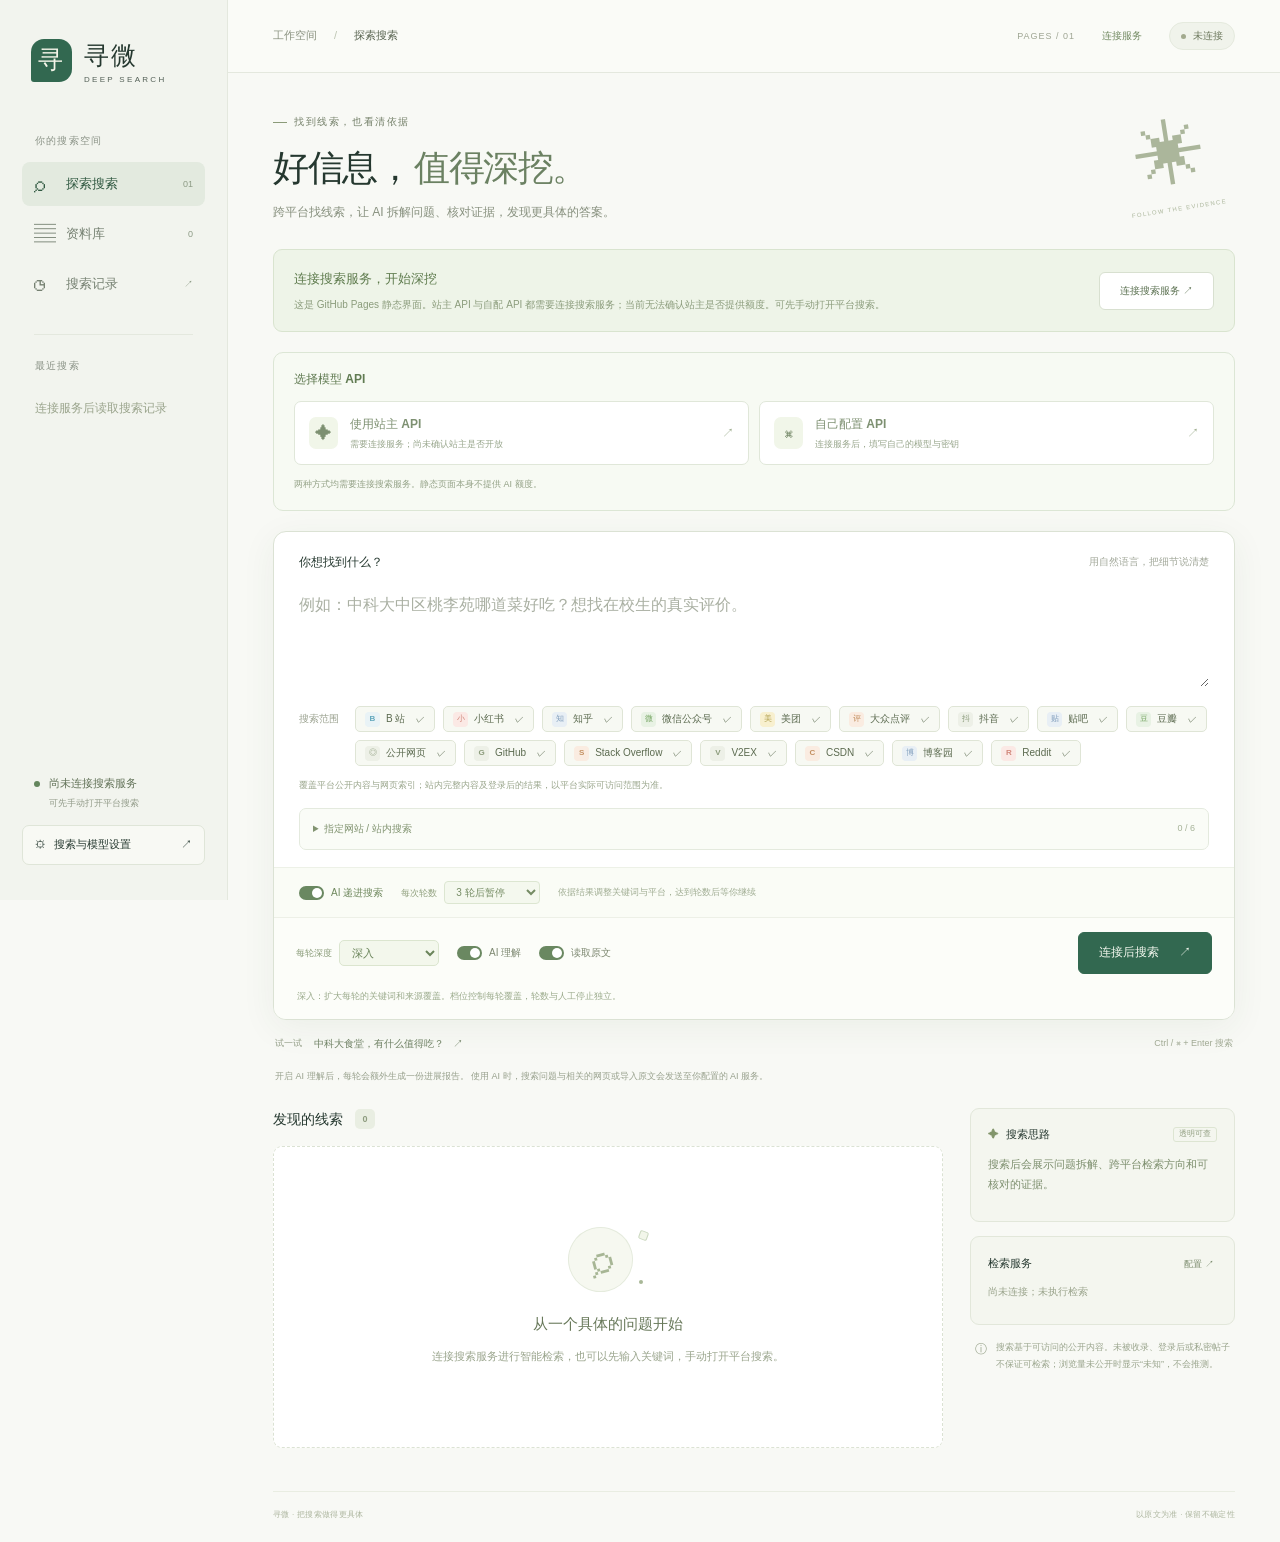
==== docs/index.html @ a4e12c32 "Publish Pages frontend with isolated custom and shared AI sessions" ====
<!doctype html>
<html lang="zh-CN">
<head>
  <meta charset="UTF-8">
  <meta name="viewport" content="width=device-width,initial-scale=1">
  <meta name="color-scheme" content="light">
  <meta http-equiv="Content-Security-Policy" content="default-src 'self'; script-src 'self'; style-src 'self'; img-src 'self' data:; connect-src 'self' https: http://localhost:* http://127.0.0.1:*; object-src 'none'; base-uri 'self'; form-action 'self'">
  <title>寻微 · 智能搜索工作台</title>
  <link rel="icon" type="image/svg+xml" href="data:image/svg+xml,%3Csvg xmlns='http://www.w3.org/2000/svg' viewBox='0 0 40 40'%3E%3Crect width='40' height='40' rx='10' fill='%23346450'/%3E%3Ccircle cx='17' cy='17' r='8' fill='none' stroke='%23f5f8ef' stroke-width='2'/%3E%3Cpath d='m23 23 8 8' stroke='%23f5f8ef' stroke-width='2'/%3E%3C/svg%3E">
  <link rel="stylesheet" href="./styles.css">
</head>
<body>
<a class="skip-link" href="#main">跳到主要内容</a>
<aside class="sidebar">
  <a class="brand" href="./" aria-label="寻微首页"><span class="brand-mark">寻</span><span>寻微<small>DEEP SEARCH</small></span></a>
  <div class="space-label">你的搜索空间</div>
  <nav class="navigation" aria-label="主要导航">
    <button class="nav-item active" data-view="search"><span aria-hidden="true">⌕</span>探索搜索<kbd>01</kbd></button>
    <button class="nav-item" data-view="library"><span aria-hidden="true">▤</span>本地资料库<kbd id="library-count">—</kbd></button>
    <button class="nav-item" data-view="history"><span aria-hidden="true">◷</span>搜索记录<kbd>↗</kbd></button>
  </nav>
  <div class="sidebar-divider"></div>
  <div class="space-label">最近搜索</div>
  <div id="recent-history" class="recent-history"><p class="subtle">还没有搜索记录</p></div>
  <div class="sidebar-bottom">
    <div class="local-note"><span class="status-dot"></span><span id="deployment-note">正在连接服务<small>密钥由搜索服务保存</small></span></div>
    <button class="settings-button" id="open-settings"><span aria-hidden="true">⚙</span> 搜索与模型设置 <span aria-hidden="true">↗</span></button>
  </div>
</aside>
<div class="app-shell">
  <header class="topbar"><div class="breadcrumb">工作空间 <span>/</span> <strong id="breadcrumb-current">探索搜索</strong></div><div class="topbar-right"><span id="deployment-tag" class="version-tag">LOCAL / 01</span><button id="open-backend" type="button" class="backend-link">连接服务</button><button class="connection-pill" id="connection-pill" title="打开模型设置"><i></i><span>读取配置</span></button></div></header>
  <main id="main">
    <section id="search-view" class="view">
      <div class="page-intro"><div><div class="eyebrow"><span></span> 找到线索，也看清依据</div><h1>好信息，<em>值得深挖。</em></h1><p>跨平台找线索，让 AI 拆解问题、核对证据，发现更具体的答案。</p></div><div class="intro-symbol" aria-hidden="true"><span>✳</span><small>FOLLOW THE EVIDENCE</small></div></div>
      <div id="backend-banner" class="backend-banner hidden"><div><strong>连接搜索服务，开始深挖</strong><p id="backend-banner-copy">当前是静态界面，智能搜索、AI 与资料保存由你连接的搜索服务运行。也可以先输入关键词，手动打开下方的平台搜索入口。</p></div><button id="connect-backend" type="button" class="button secondary">连接搜索服务 ↗</button></div>
      <section id="model-mode-panel" class="model-mode-panel hidden" aria-labelledby="model-mode-title"><div class="model-mode-heading"><h2 id="model-mode-title">选择模型 API</h2><span id="visitor-session-status"></span></div><div class="model-mode-options" role="group" aria-label="模型 API 使用方式"><button type="button" class="model-mode-option" data-model-mode="shared" aria-pressed="false"><span class="model-mode-symbol">✦</span><span><strong>使用站主 API</strong><small id="shared-mode-description">连接公开服务后查看站主是否开放</small></span><i aria-hidden="true">↗</i></button><button type="button" class="model-mode-option" data-model-mode="custom" aria-pressed="false"><span class="model-mode-symbol">⌘</span><span><strong>自己配置 API</strong><small id="custom-mode-description">使用自己的模型地址与密钥</small></span><i aria-hidden="true">↗</i></button></div><p id="model-mode-note" class="model-mode-note">两种方式均需要连接搜索服务。静态页面本身不提供 AI 额度。</p><div id="model-mode-feedback" class="notice hidden" role="status"></div></section>
      <form id="search-form" class="search-composer">
        <div class="composer-heading"><label for="query">你想找到什么？</label><span>用自然语言，把细节说清楚</span></div>
        <textarea id="query" name="query" rows="3" minlength="2" maxlength="500" required placeholder="例如：中科大中区桃李苑哪道菜好吃？想找在校生的真实评价。"></textarea>
        <div class="platform-row"><span class="field-caption">搜索范围</span><div class="platform-options" role="group" aria-label="搜索平台"><button type="button" class="platform-chip selected" data-platform="bilibili" aria-pressed="true"><b class="platform-dot bili">B</b>B 站<span>✓</span></button><button type="button" class="platform-chip selected" data-platform="xiaohongshu" aria-pressed="true"><b class="platform-dot red">小</b>小红书<span>✓</span></button><button type="button" class="platform-chip selected" data-platform="zhihu" aria-pressed="true"><b class="platform-dot blue">知</b>知乎<span>✓</span></button><button type="button" class="platform-chip selected" data-platform="wechat" aria-pressed="true" title="通过公开网页索引检索，登录后或未收录内容不保证可检索"><b class="platform-dot green">微</b>微信公众号<span>✓</span></button><button type="button" class="platform-chip selected" data-platform="meituan" aria-pressed="true" title="通过公开网页索引检索，登录后或未收录内容不保证可检索"><b class="platform-dot gold">美</b>美团<span>✓</span></button><button type="button" class="platform-chip selected" data-platform="dianping" aria-pressed="true" title="通过公开网页索引检索，登录后或未收录内容不保证可检索"><b class="platform-dot orange">评</b>大众点评<span>✓</span></button><button type="button" class="platform-chip selected" data-platform="douyin" aria-pressed="true" title="通过公开网页索引检索，登录后或未收录内容不保证可检索"><b class="platform-dot gray">抖</b>抖音<span>✓</span></button><button type="button" class="platform-chip selected" data-platform="tieba" aria-pressed="true" title="通过公开网页索引检索，登录后或未收录内容不保证可检索"><b class="platform-dot blue">贴</b>贴吧<span>✓</span></button><button type="button" class="platform-chip selected" data-platform="douban" aria-pressed="true" title="通过公开网页索引检索，登录后或未收录内容不保证可检索"><b class="platform-dot green">豆</b>豆瓣<span>✓</span></button><button type="button" class="platform-chip selected" data-platform="web" aria-pressed="true"><b class="platform-dot gray">◎</b>公开网页<span>✓</span></button></div></div>
        <p class="platform-coverage">覆盖平台公开内容与网页索引；站内完整内容及登录后的结果，以平台实际可访问范围为准。</p>
        <details id="custom-sites-panel" class="custom-sites-panel"><summary>指定网站 / 站内搜索 <span id="custom-sites-count">0 / 6</span></summary><p class="custom-sites-description">填写域名即可检索该站的公开网页；可另外提供含 <code>{query}</code> 的 HTTPS 站内搜索模板。仅支持公开网站，不使用内网地址或你的登录会话。</p><div id="custom-sites-list"></div><div class="custom-sites-actions"><button id="add-site" type="button" class="text-button">＋ 添加网站</button><button id="save-sites" type="button" class="text-button">保存网站列表</button></div><p class="custom-sites-help">本次搜索使用当前列表；保存后可在下次打开时继续使用。</p><div id="custom-sites-feedback" class="notice hidden" role="status"></div></details>
        <div class="adaptive-options"><label class="switch-label"><input id="adaptive-search" type="checkbox" checked><span class="switch"></span>AI 递进搜索</label><label class="round-budget-label">每次轮数<select id="max-rounds" aria-label="递进搜索轮数预算"><option value="3">3 轮后暂停</option><option value="6">6 轮后暂停</option><option value="12">12 轮后暂停</option><option value="0">直到手动停止</option></select></label><span id="adaptive-hint">依据结果调整关键词与平台，逐轮深入</span></div>
        <div class="composer-footer"><div class="search-controls"><label class="depth-control" for="search-depth"><span>每轮深度</span><select id="search-depth" aria-describedby="depth-description"><option value="quick">快速</option><option value="deep" selected>深入</option><option value="research">穷尽线索</option></select></label><label class="switch-label"><input id="use-ai" type="checkbox" checked><span class="switch"></span>AI 理解</label><label class="switch-label optional-control"><input id="fetch-pages" type="checkbox" checked><span class="switch"></span>读取原文</label></div><div class="search-actions"><button id="stop-search" type="button" class="button stop-button hidden">停止搜索</button><button id="search-button" type="submit" class="button primary"><span>开始搜索</span><span aria-hidden="true">↗</span></button></div></div>
        <p id="depth-description" class="depth-description">深入：扩大每轮的关键词和来源覆盖。档位控制每轮覆盖，轮数与人工停止独立。</p>
      </form>
      <div class="suggestion-row"><span>试一试</span><button class="suggestion" type="button" data-query="中科大中区桃李苑哪道菜好吃？寻找具体菜名和在校生的真实评价。">中科大食堂，有什么值得吃？<span>↗</span></button><span class="shortcut-hint">Ctrl / ⌘ + Enter 搜索</span></div>
      <p class="ai-disclosure"><span id="report-mode-hint">开启 AI 理解后，每轮会额外生成一份进展报告。</span> 使用 AI 时，搜索问题与相关的网页或导入原文会发送至你配置的 AI 服务。</p>
      <div id="search-notice" class="notice hidden" role="alert"></div>
      <div id="progress-panel" class="progress-panel hidden" role="status" aria-live="polite"><div class="progress-copy"><span class="spinner"></span><strong id="progress-stage">正在准备搜索</strong><span id="progress-percent">0%</span></div><div class="progress-track"><progress id="progress-bar" max="100" value="0" aria-label="搜索进度"></progress></div><p id="progress-message">正在连接搜索服务…</p><div id="progress-round-label" class="progress-round-label"></div></div>
      <div id="job-status-panel" class="job-status-panel hidden" role="status"><div><strong id="job-status-title"></strong><p id="job-status-reason"></p><span>继续时保留已有结果，使用当前选择的深度和轮数。</span></div><button id="continue-search" type="button" class="button secondary">继续深挖 ↗</button></div>
      <div class="workspace-grid">
        <section class="results-section" aria-label="搜索结果">
          <div class="section-heading"><h2>发现的线索 <span id="result-count">0</span></h2><button id="export-results" class="text-button hidden" type="button">导出 JSON ↓</button></div>
          <section id="progress-report-card" class="progress-report-card hidden" aria-labelledby="progress-report-title"><div class="report-card-heading"><div><span class="report-eyebrow">SEARCH UPDATE</span><h3 id="progress-report-title">本轮搜索进展</h3></div><span id="progress-report-round" class="report-round-label"></span></div><div id="progress-report-content" aria-live="polite"></div><div class="report-card-footer"><p>成功可能性是 AI 基于当前可见证据的判断，不是统计概率。</p><div id="progress-report-meta" class="report-meta"></div></div></section>
          <section id="ai-summary-card" class="ai-summary-card hidden" aria-labelledby="ai-summary-title"><div class="ai-summary-heading"><div class="ai-summary-heading-copy"><span class="ai-summary-mark" aria-hidden="true">✦</span><div><h3 id="ai-summary-title">AI 总结</h3><span>把线索整理成有据可查的答案</span></div></div><button id="generate-summary" class="summary-action" type="button">生成 AI 总结 ↗</button></div><div id="ai-summary-content" aria-live="polite"></div><div class="ai-summary-footer"><p>基于已获取内容中的相关部分整理，未获原文支持的信息仍需核实。</p><div id="ai-summary-meta" class="ai-summary-meta"></div></div></section>
          <div id="result-tools" class="result-tools hidden"><div class="filter-tabs" role="group" aria-label="证据筛选"><button type="button" class="active" data-filter="all" aria-pressed="true">全部</button><button type="button" data-filter="strong" aria-pressed="false">匹配充分</button><button type="button" data-filter="partial" aria-pressed="false">部分匹配</button><button type="button" data-filter="verified" aria-pressed="false">已读原文</button></div><label class="views-filter">浏览量<select id="views-filter" aria-label="浏览量筛选"><option value="all">不限</option><option value="100">已知 ≤ 100</option><option value="1000">已知 ≤ 1,000</option><option value="unknown">未公开</option></select></label></div>
          <div id="answer-summary" class="answer-summary hidden"></div>
          <div id="results" aria-live="polite"><div class="empty-state initial-empty"><div class="empty-orbit" aria-hidden="true"><span>⌕</span><i></i><b></b></div><h3>从一个具体的问题开始</h3><p>地点、关键词、时间、你在意的细节——<br>线索越具体，越容易找到真正相关的内容。</p><div class="empty-tags"><span>多路检索</span><span>语义理解</span><span>逐条证据</span></div></div></div>
          <div id="native-links-section" class="native-links-section hidden"><div class="section-heading"><h3>继续到平台内寻找</h3><span class="subtle">可在登录后的浏览器中打开</span></div><div id="native-links" class="native-links"></div></div>
        </section>
        <aside class="insight-column" aria-label="搜索说明">
          <section id="rounds-card" class="insight-card rounds-card hidden"><div class="card-heading"><h3>递进搜索记录</h3><span id="round-count" class="tiny-tag"></span></div><p id="round-focus" class="round-focus"></p><div id="rounds-timeline" class="rounds-timeline"></div></section>
          <section class="insight-card plan-card"><div class="card-heading"><h3><span aria-hidden="true">✦</span> 搜索思路</h3><span class="tiny-tag">透明可查</span></div><div id="search-plan"><p class="insight-lead">先理解，再寻找。</p><ol class="process-list"><li><span>01</span><div><strong>拆解你的问题</strong><p>提取关键条件，扩展相关表达</p></div></li><li><span>02</span><div><strong>跨平台找线索</strong><p>结合网页索引与平台公开内容</p></div></li><li><span>03</span><div><strong>让证据说话</strong><p>区分真实匹配与待确认信息</p></div></li></ol></div></section>
          <section class="insight-card"><div class="card-heading"><h3>检索服务</h3><button class="text-button small" id="provider-settings" type="button">配置 ↗</button></div><div id="provider-status"><div class="provider-row"><span>公共网页检索</span><span class="provider-state neutral">待搜索</span></div><div class="provider-row"><span>本地资料库</span><span class="provider-state good">可导入</span></div></div></section>
          <div class="honest-note"><span aria-hidden="true">ⓘ</span><p>搜索基于可访问的公开内容。未被收录、登录后或私密帖子不保证可检索；浏览量未公开时显示“未知”，不会推测。</p></div>
          <div id="search-warnings" class="warning-list"></div>
        </aside>
      </div>
    </section>
    <section id="library-view" class="view hidden"><div class="page-intro compact"><div><div class="eyebrow"><span></span> 让散落的资料可检索</div><h1>本地<em>资料库</em></h1><p>保存你已获得的帖子原文，在之后的搜索中一起查找。资料保存在所连接的搜索服务上。</p></div><button type="button" id="open-import" class="button primary">＋ 导入资料</button></div><div class="notice soft">只有你主动导入的内容才会进入资料库。AI 搜索开启时，相关内容可能发送至你配置的 AI 服务。</div><div id="library-list" class="list-surface"></div></section>
    <section id="history-view" class="view hidden"><div class="page-intro compact"><div><div class="eyebrow"><span></span> 回到找到线索的地方</div><h1>搜索<em>记录</em></h1><p>打开历史搜索，继续核对原文与证据。</p></div></div><div id="history-list" class="list-surface"></div></section>
    <footer class="page-footer"><span>寻微 · 把搜索做得更具体</span><span>以原文为准 · 保留不确定性</span></footer>
  </main>
</div>
<dialog id="settings-dialog" aria-labelledby="settings-title"><form id="settings-form"><div class="modal-heading"><div><div class="eyebrow">SEARCH SETTINGS</div><h2 id="settings-title">搜索与模型设置</h2></div><button type="button" class="icon-button close-modal" aria-label="关闭设置">×</button></div><p class="modal-description">接入兼容 OpenAI 格式的 AI 服务。密钥保存在所连接的搜索服务上；使用本机服务时保存在本机。留空可保留已有密钥。开启 AI 理解会将搜索问题、相关检索结果及导入原文发送至此服务。</p><div id="settings-model-control" class="settings-model-control hidden"><label for="settings-model-mode">模型 API 使用方式</label><select id="settings-model-mode"><option value="shared">使用站主 API</option><option value="custom">自己配置 API</option></select></div><div id="shared-model-info" class="notice soft hidden"></div><div id="custom-ai-settings" class="form-grid"><label class="full">API 地址<input id="base-url" type="url" placeholder="https://api.example.com/v1" required></label><label class="full">模型名称<input id="model" type="text" placeholder="deepseek-v4.1-flash" required></label><label class="full">API 密钥 <span id="ai-key-state" class="input-status"></span><input id="api-key" type="password" autocomplete="new-password" placeholder="输入新密钥，或留空保留已有配置"></label></div><details class="settings-details"><summary>网页搜索服务 <span>可选，提高搜索覆盖</span></summary><p class="subtle">可同时配置多个来源。未配置时会尝试公共检索，覆盖和稳定性取决于外部服务。</p><div class="form-grid"><label class="full">Tavily API Key <span id="tavily-key-state" class="input-status"></span><input id="tavily-key" type="password" autocomplete="new-password" placeholder="留空保留已有配置"></label><label class="full">Brave Search API Key <span id="brave-key-state" class="input-status"></span><input id="brave-key" type="password" autocomplete="new-password" placeholder="留空保留已有配置"></label><label class="full">SearXNG 地址<input id="searxng-url" type="url" placeholder="https://your-searxng.example.com"></label></div></details><details class="settings-details"><summary>清除已保存的密钥</summary><div class="clear-options"><label><input id="clear-api" type="checkbox"> AI API 密钥</label><label><input id="clear-tavily" type="checkbox"> Tavily 密钥</label><label><input id="clear-brave" type="checkbox"> Brave 密钥</label></div></details><div id="settings-feedback" class="notice hidden" role="status"></div><div class="modal-footer"><button id="test-ai" class="button secondary" type="button">保存并测试连接</button><button id="save-settings" class="button primary" type="submit">保存设置</button></div></form></dialog>
<dialog id="import-dialog" aria-labelledby="import-title"><form id="import-form"><div class="modal-heading"><div><div class="eyebrow">LOCAL LIBRARY</div><h2 id="import-title">导入一条资料</h2></div><button type="button" class="icon-button close-modal" aria-label="关闭导入">×</button></div><p class="modal-description">粘贴你有权使用的帖子、笔记或网页正文，并附上原始链接。</p><div class="form-grid"><label class="full">标题<input id="import-title-input" type="text" required maxlength="500" placeholder="例如：桃李苑二楼午餐体验"></label><label class="full">原始链接<input id="import-url" type="url" placeholder="https://…（可选）"></label><label class="full">来源平台<select id="import-platform"><option value="web">其他网页 / 笔记</option><option value="bilibili">B 站</option><option value="xiaohongshu">小红书</option><option value="zhihu">知乎</option><option value="wechat">微信公众号</option><option value="meituan">美团</option><option value="dianping">大众点评</option><option value="douyin">抖音</option><option value="tieba">贴吧</option><option value="douban">豆瓣</option></select></label><label class="full">正文<textarea id="import-text" rows="8" required minlength="10" maxlength="150000" placeholder="粘贴原文，保留与你的问题有关的上下文…"></textarea></label></div><div id="import-feedback" class="notice hidden" role="status"></div><div class="modal-footer"><span class="subtle">内容保存在连接服务的资料库</span><button class="button primary" id="import-submit" type="submit">保存到资料库</button></div></form></dialog>
<div id="toast" class="toast hidden" role="status"></div>
<dialog id="backend-dialog" aria-labelledby="backend-title"><form id="backend-form">
  <div class="modal-heading"><div><div class="eyebrow">SEARCH CONNECTION</div><h2 id="backend-title">连接搜索服务</h2></div><button type="button" class="icon-button close-modal" aria-label="关闭连接设置">×</button></div>
  <p class="modal-description">连接寻微搜索服务。公开服务会自动为你建立独立访客会话，可选择站主 API 或自配 API；检索与模型调用在连接的服务上运行。</p>
  <div class="form-grid"><label class="full">搜索服务地址<input id="backend-url" type="url" autocomplete="off" placeholder="https://search.example.com" required><small class="backend-field-help">远程地址须使用 HTTPS；本机可填 http://127.0.0.1:8877。</small></label><label class="full">服务访问令牌 <span id="backend-token-state" class="input-status"></span><input id="backend-token" type="password" autocomplete="off" placeholder="后端访问令牌（可选；不是 AI API 密钥）"><small class="backend-field-help">只保存在当前标签页会话中。留空仅在地址不变时保留已有令牌。</small></label></div>
  <label class="backend-clear"><input id="clear-backend-token" type="checkbox">清除该服务的已保存访问令牌</label>
  <p class="backend-switch-note">公开服务无需填写站主令牌，会自动创建访客会话。切换连接会清空当前界面；原服务上的任务仍可能继续。连接过程不调用 AI。</p>
  <div id="backend-feedback" class="notice hidden" role="status"></div><div class="modal-footer"><button id="disconnect-backend" type="button" class="text-button">断开连接并清除令牌</button><button id="save-backend" type="submit" class="button primary">验证并连接 ↗</button></div>
</form></dialog>
<script src="./deployment-config.js" defer></script>
<script src="./connection.js" defer></script>
<script src="./app.js" defer></script>
</body>
</html>
---- docs/styles.css ----
:root{--bg:#f8f9f5;--surface:#fff;--ink:#25382f;--body:#546057;--muted:#90978e;--line:#e4e8de;--green:#326850;--green-dark:#244e3d;--green-soft:#edf3eb;--warm:#eee9db;--amber:#967b35;--shadow:0 8px 35px #304b3710;font-family:Inter,"Segoe UI","PingFang SC","Microsoft YaHei",sans-serif;color:var(--ink);background:var(--bg);font-synthesis:none}*{box-sizing:border-box}body{margin:0;font-size:14px;line-height:1.6}button,input,textarea,select{font:inherit}button,a,input,textarea,select{-webkit-tap-highlight-color:transparent}button{cursor:pointer}button:disabled{cursor:wait;opacity:.65}button{color:inherit}a{color:inherit;text-decoration:none}button:focus-visible,a:focus-visible,summary:focus-visible{outline:3px solid #80a891;outline-offset:3px}input:focus,textarea:focus,select:focus{outline:2px solid #88aa96;outline-offset:1px}.hidden{display:none!important}.skip-link{position:fixed;top:-60px;left:20px;background:var(--green);color:white;padding:10px;z-index:100}.skip-link:focus{top:10px}.sidebar{position:fixed;inset:0 auto 0 0;width:228px;border-right:1px solid var(--line);background:#f2f4ee;padding:35px 22px;display:flex;flex-direction:column;z-index:20}.brand{display:flex;align-items:center;gap:12px;margin:0 9px 48px;font-size:25px;font-weight:700;letter-spacing:2px}.brand-mark{display:grid;place-items:center;background:var(--green);color:#f4f5e9;width:41px;height:43px;border-radius:13px 13px 13px 3px;font-family:serif;font-size:25px}.brand small{display:block;font-size:8px;letter-spacing:2.3px;line-height:1.25;color:var(--body);font-weight:500}.space-label{font-size:10px;letter-spacing:1.2px;color:#8b9387;margin:0 13px 13px}.navigation{display:grid;gap:6px}.nav-item{display:flex;align-items:center;gap:11px;background:none;border:0;text-align:left;width:100%;padding:11px 12px;border-radius:8px;color:#768172;font-size:13px}.nav-item>span{width:21px;font-size:22px;line-height:1}.nav-item.active{background:#e3eadf;color:#305941;font-weight:650}.nav-item:hover{background:#e9eee4}.nav-item kbd{margin-left:auto;font-size:9px;font-family:inherit;font-weight:500;color:#8d9b85}.sidebar-divider{height:1px;background:var(--line);margin:28px 12px 23px}.recent-history{min-height:0;overflow:auto}.recent-history .subtle{margin-left:13px;font-size:12px}.recent-item{display:block;overflow:hidden;text-overflow:ellipsis;white-space:nowrap;background:none;border:0;text-align:left;padding:10px 13px;color:#7c8776;width:100%;font-size:11px}.recent-item:hover{color:var(--green);background:#e9eee4;border-radius:7px}.sidebar-bottom{margin-top:auto;padding-top:28px}.local-note{display:flex;gap:9px;align-items:flex-start;padding:15px 12px;font-size:11px;color:#617157}.status-dot{width:6px;height:6px;border-radius:100%;background:#64865d;margin-top:6px}.local-note small{display:block;font-size:9px;color:#929b89;margin-top:3px}.settings-button{display:flex;width:100%;gap:8px;align-items:center;border:1px solid #dfe5d8;background:#f8f9f4;border-radius:7px;padding:10px 12px;text-align:left;font-size:11px}.settings-button>span:last-child{margin-left:auto}.app-shell{margin-left:228px}.topbar{height:73px;padding:0 45px;border-bottom:1px solid var(--line);display:flex;justify-content:space-between;align-items:center;background:#fafbf7}.breadcrumb{font-size:11px;color:#89917f}.breadcrumb span{margin:0 14px;color:#bdc5b3}.breadcrumb strong{font-weight:500;color:#57624f}.topbar-right{display:flex;align-items:center;gap:20px}.version-tag{font-size:9px;letter-spacing:1px;color:#9ea593}.connection-pill{display:flex;gap:7px;align-items:center;font-size:10px;background:#f0f3eb;border:1px solid #e5eade;border-radius:20px;padding:5px 11px;color:#6d795e}.connection-pill i{width:5px;height:5px;background:#a2aa8e;border-radius:100%}.connection-pill.connected i{background:#659768}.connection-pill.connected{color:#4e7457}main{padding:41px 45px 20px;max-width:1460px;margin:auto}.page-intro{display:flex;justify-content:space-between;align-items:center;margin-bottom:27px}.eyebrow{font-size:10px;letter-spacing:1.6px;font-weight:550;color:#75816a;display:flex;align-items:center;gap:7px}.eyebrow>span{display:inline-block;width:14px;height:1px;background:#8b9b79}h1{font-size:36px;letter-spacing:-1.5px;line-height:1.45;font-weight:650;margin:12px 0 9px}h1 em{font-family:Georgia,"Songti SC","SimSun",serif;font-weight:500;font-style:normal;color:#6b8162;margin-left:3px}.page-intro p{margin:0;font-size:12px;color:#87907e}.intro-symbol{margin-right:14px;transform:rotate(-9deg);text-align:center;color:#abb69b}.intro-symbol>span{display:block;font-size:70px;line-height:1.1;font-weight:200}.intro-symbol small{font-size:6px;letter-spacing:1.3px}.search-composer{background:#fff;border:1px solid #dbe2d4;border-radius:13px;box-shadow:var(--shadow);overflow:hidden}.composer-heading{display:flex;justify-content:space-between;align-items:center;margin:21px 25px 10px}.composer-heading label{font-size:12px;font-weight:600}.composer-heading>span{color:#a2a89a;font-size:10px}.search-composer textarea{width:calc(100% - 50px);resize:vertical;min-height:90px;max-height:350px;border:0;padding:8px 0;color:var(--ink);background:transparent;margin:0 25px;font-size:16px;line-height:1.85;outline:none}.search-composer textarea::placeholder{color:#aab0a3}.search-composer textarea:focus{outline:none}.search-composer:focus-within{border-color:#8ea38a;box-shadow:0 0 0 2px #e6ede1}.platform-row{display:flex;gap:16px;align-items:center;padding:13px 25px 19px}.field-caption{font-size:10px;color:#9ca391;white-space:nowrap}.platform-options{display:flex;flex-wrap:wrap;gap:8px}.platform-chip{display:flex;align-items:center;gap:6px;border:1px solid var(--line);background:white;border-radius:5px;padding:4px 9px;font-size:10px;color:#849079;transition:background .15s}.platform-chip.selected{background:#f7f9f3;border-color:#dfe5d6;color:#5c6b50}.platform-chip>span{font-size:9px;margin-left:5px;opacity:0}.platform-chip.selected>span{opacity:1}.platform-dot{font-size:8px;font-weight:600;width:15px;height:15px;display:inline-grid;place-items:center;border-radius:4px;line-height:1}.bili{background:#e9f3f6;color:#61a7bc}.red{background:#fbe9e5;color:#d1877a}.blue{background:#e8eff5;color:#7f9dbb}.gray{background:#edf0e7;color:#8c9c7c}.composer-footer{border-top:1px solid #edf0e7;padding:14px 22px;display:flex;justify-content:space-between;align-items:center;background:#fcfdf9}.search-controls{display:flex;gap:20px;align-items:center}.switch-label{display:flex;gap:7px;align-items:center;font-size:10px;color:#7d8871;cursor:pointer;position:relative}.switch-label input{position:absolute;opacity:0;width:28px;height:20px}.switch{width:25px;height:14px;display:inline-block;background:#d5dbc9;border-radius:15px;position:relative}.switch:before{content:"";position:absolute;left:2px;top:2px;width:10px;height:10px;border-radius:100%;background:white;transition:transform .2s}.switch-label input:checked+.switch{background:#6a8861}.switch-label input:checked+.switch:before{transform:translateX(11px)}.switch-label input:focus-visible+.switch{outline:2px solid var(--green);outline-offset:3px}.button{display:inline-flex;gap:20px;align-items:center;justify-content:center;border-radius:6px;padding:10px 20px;font-size:12px;font-weight:550;border:1px solid transparent;white-space:nowrap}.button.primary{color:#f4f8ef;background:var(--green);border-color:var(--green)}.button.primary:hover{background:var(--green-dark)}.button.secondary{background:white;border-color:#d8e0d0;color:#5c7252}.button.secondary:hover{background:var(--green-soft)}.suggestion-row{display:flex;align-items:center;gap:12px;padding:12px 2px 0;margin-bottom:33px;font-size:9px;color:#939e87}.suggestion{background:none;border:0;font-size:10px;color:#6e8063;padding:4px 0}.suggestion:hover{text-decoration:underline}.suggestion>span{margin-left:9px}.shortcut-hint{margin-left:auto;color:#a0a993;font-size:9px}.workspace-grid{display:grid;grid-template-columns:minmax(0,1fr) 265px;gap:27px}.section-heading{display:flex;justify-content:space-between;align-items:center;margin-bottom:16px;gap:10px}.section-heading h2{font-size:14px;font-weight:600;margin:0}.section-heading h2>span{display:inline-flex;margin-left:8px;background:#e9eee2;color:#8e9c7f;font-size:9px;align-items:center;justify-content:center;min-width:20px;height:20px;border-radius:5px;vertical-align:2px}.section-heading h3{margin:0;font-size:12px}.text-button{border:0;background:none;font-size:10px;color:#7c8c6e;padding:3px}.text-button:hover{color:var(--green);text-decoration:underline}.text-button.small{font-size:9px}.empty-state{background:#fff;border:1px dashed #dbe2d3;border-radius:9px;min-height:302px;display:flex;flex-direction:column;align-items:center;justify-content:center;text-align:center;padding:30px 20px}.empty-orbit{position:relative;width:80px;height:70px;margin-bottom:15px}.empty-orbit>span{font-size:45px;line-height:60px;font-weight:300;display:block;width:65px;height:65px;border:1px solid #e5ebdd;background:#f6f8f0;border-radius:100%;transform:rotate(-15deg);color:#a7b695}.empty-orbit>i{position:absolute;width:9px;height:9px;border:1px solid #cbd8c0;border-radius:2px;background:#f2f6ea;right:0;top:4px;transform:rotate(20deg)}.empty-orbit>b{position:absolute;width:4px;height:4px;border-radius:100%;background:#a8b797;right:5px;bottom:13px}.empty-state h3{font-size:15px;font-weight:550;margin:0 0 10px;color:#677859}.empty-state p{font-size:11px;line-height:1.9;color:#9aa58d;margin:0;max-width:420px}.empty-tags{display:flex;gap:17px;margin-top:22px;font-size:9px;color:#9ba88d}.empty-tags span:before{content:"·";margin-right:6px}.insight-column{display:grid;gap:14px;align-content:start}.insight-card{border:1px solid #e2e7da;border-radius:9px;background:#f4f6ef;padding:17px 17px 14px}.card-heading{display:flex;justify-content:space-between;align-items:center;gap:8px}.card-heading h3{font-size:11px;margin:0;font-weight:600}.card-heading h3>span{color:#82956b;margin-right:4px}.tiny-tag{font-size:8px;color:#929f82;border:1px solid #dde5d2;border-radius:3px;padding:0 5px}.insight-lead{font-size:10px;color:#8c987d;margin:10px 0 18px}.process-list{list-style:none;padding:0;margin:0}.process-list>li{display:flex;gap:12px;position:relative;margin-bottom:18px}.process-list>li:last-child{margin-bottom:1px}.process-list>li>span{font-size:9px;color:#9ba98a;border:1px solid #dfe6d5;border-radius:100%;width:24px;height:24px;display:grid;place-items:center;flex-shrink:0;background:#f7f9f2;z-index:1}.process-list>li:not(:last-child):before{content:"";position:absolute;left:12px;top:25px;bottom:-17px;border-left:1px solid #e1e7d9}.process-list strong{display:block;font-size:10px;font-weight:550;color:#718462;line-height:1.6}.process-list p{font-size:9px;color:#a0aa94;margin:3px 0 0}.provider-row{display:flex;justify-content:space-between;gap:8px;font-size:10px;margin:13px 0 0;color:#819073}.provider-state{font-size:8px;white-space:nowrap}.provider-state:before{content:"";display:inline-block;width:4px;height:4px;border-radius:100%;background:currentColor;margin-right:5px;vertical-align:2px}.provider-state.good{color:#7e9a6e}.provider-state.neutral{color:#a6ac9b}.provider-state.bad{color:#b59c70}.honest-note{display:flex;gap:9px;margin:0 5px;color:#9aa58d}.honest-note>span{font-size:12px;padding-top:1px}.honest-note p{font-size:9px;line-height:1.9;margin:0}.page-footer{display:flex;justify-content:space-between;border-top:1px solid #e9ede2;padding-top:17px;margin-top:43px;font-size:8px;color:#adb69f;letter-spacing:.3px}.subtle{font-size:10px;color:#9aa48c}.notice{padding:12px 15px;margin:12px 0;background:#faf4e4;border:1px solid #ece0b8;border-radius:7px;color:#8f794b;font-size:11px;line-height:1.8;overflow-wrap:anywhere}.notice.soft{background:#f0f4ea;border-color:#e1e8d8;color:#7c8c6e;margin-bottom:20px}.notice.success{background:#edf5eb;border-color:#d5e4cf;color:#5a8155}.progress-panel{padding:16px 19px;border:1px solid #dce6d6;background:#f0f5ec;border-radius:9px;margin:-13px 0 25px}.progress-copy{display:flex;align-items:center;gap:9px;font-size:11px}.progress-copy>strong{font-weight:550}.progress-copy>span:last-child{margin-left:auto;color:#8c9c7e;font-size:10px}.progress-track{height:3px;border-radius:3px;background:#e0e8d7;margin-top:12px;overflow:hidden}.progress-track>progress{height:100%;width:100%;display:block;border:0;appearance:none;background:#e0e8d7;color:#718f63}.progress-track>progress::-webkit-progress-bar{background:#e0e8d7}.progress-track>progress::-webkit-progress-value{background:#718f63;transition:width .5s}.progress-track>progress::-moz-progress-bar{background:#718f63}.progress-panel p{font-size:10px;color:#879a76;margin:8px 0 0}.spinner{width:12px;height:12px;border:1.5px solid #c7d7bd;border-top-color:var(--green);border-radius:100%;animation:spin 1s linear infinite}@keyframes spin{to{transform:rotate(360deg)}}.result-tools{display:flex;justify-content:space-between;align-items:center;gap:8px;margin:-5px 0 15px;flex-wrap:wrap}.filter-tabs{display:flex;gap:3px}.filter-tabs button{font-size:9px;padding:5px 7px;border:0;border-radius:4px;background:transparent;color:#9aa38c}.filter-tabs button.active{background:#e9efdf;color:#5c774e}.views-filter{font-size:9px;color:#9aa58d;display:flex;align-items:center;gap:5px}.views-filter select{border:1px solid #e0e6d7;background:#f8faf3;color:#7e8e6e;border-radius:4px;font-size:9px;padding:3px}.result-card{border:1px solid #e0e6d8;border-radius:9px;background:white;padding:19px 20px;margin-bottom:12px;box-shadow:0 3px 8px #3f512904}.result-topline{display:flex;gap:8px;align-items:center;margin-bottom:11px;font-size:9px;color:#9aa68c;flex-wrap:wrap}.source-badge{display:inline-flex;align-items:center;gap:5px;color:#7c8e6e}.match-badge{background:#edf4e8;color:#729461;border:1px solid #e2edd9;border-radius:4px;padding:1px 6px;font-size:8px;margin-left:auto}.match-badge.partial{background:#faf5e8;border-color:#eee4c6;color:#ad975c}.match-badge.unverified{background:#f1f2ed;border-color:#e5e7dd;color:#919b86}.result-card h3{font-size:16px;line-height:1.6;margin:0 0 8px;font-weight:550;overflow-wrap:anywhere}.result-card h3 a:hover{color:var(--green);text-decoration:underline}.result-snippet{color:#859077;font-size:11px;line-height:1.9;margin:0 0 13px;white-space:pre-wrap;overflow-wrap:anywhere}.evidence-list{display:grid;gap:7px;border-top:1px solid #eef1e8;padding-top:11px;margin-top:8px}.evidence-item{font-size:10px;display:flex;gap:8px;align-items:flex-start}.evidence-icon{flex-shrink:0;color:#7c9b66}.evidence-item.unknown .evidence-icon{color:#b4a06b}.evidence-item.contradicted .evidence-icon{color:#bd897b}.evidence-condition{color:#66785a}.evidence-quote{font-size:10px;color:#939e86;line-height:1.75;margin:2px 0 0;overflow-wrap:anywhere}.result-reason{font-size:10px;color:#8da07c;margin:12px 0 0}.result-footer{border-top:1px solid #eef1e8;display:flex;justify-content:space-between;align-items:center;gap:8px;margin-top:13px;padding-top:11px;font-size:9px;color:#9ea991;flex-wrap:wrap}.result-footer a{color:#778f65}.result-footer a:hover{text-decoration:underline}.result-footer-meta{display:flex;gap:10px;flex-wrap:wrap}.result-body summary{cursor:pointer;color:#8c9e7b;font-size:10px;margin-top:10px}.result-body pre{font-family:inherit;font-size:10px;line-height:1.9;white-space:pre-wrap;max-height:230px;overflow:auto;color:#8b9780;overflow-wrap:anywhere}.answer-summary{border:1px solid #dce7d4;background:#eef4e9;padding:15px 17px;font-size:12px;color:#718864;line-height:1.9;border-radius:8px;margin:0 0 14px;white-space:pre-wrap;overflow-wrap:anywhere}.plan-intent{font-size:11px;color:#7c8e6d;margin:12px 0;line-height:1.8}.plan-label{font-size:9px;color:#9aa88c;margin:15px 0 7px;letter-spacing:.5px}.plan-tags{display:flex;gap:5px;flex-wrap:wrap}.plan-tags span{font-size:9px;line-height:1.5;color:#7f956e;border:1px solid #dfe7d4;border-radius:4px;background:#f8faf4;padding:3px 6px;overflow-wrap:anywhere}.plan-queries{padding:0;margin:0;list-style:none}.plan-queries li{margin-bottom:10px;font-size:10px;color:#7d8e6d;overflow-wrap:anywhere}.plan-queries li:before{content:"↳ ";color:#adb99d}.plan-queries small{font-size:9px;color:#a3ae98;display:block;line-height:1.6;margin:3px 0 0 12px}.plan-uncertain{font-size:9px;color:#b2a477;padding-left:15px;line-height:1.8}.warning-list{display:grid;gap:7px}.warning-list p{font-size:9px;color:#ae9d78;margin:0;padding:10px 12px;border-radius:6px;background:#f5f1e6;overflow-wrap:anywhere}.native-links-section{margin-top:25px}.native-links-section .section-heading{flex-wrap:wrap}.native-links{display:flex;gap:8px;flex-wrap:wrap}.native-link{font-size:10px;padding:6px 10px;background:#f2f5ed;border:1px solid #e0e7d6;border-radius:5px;color:#839872}.native-link:hover{background:#e7efdf}.page-intro.compact{margin-bottom:25px}.list-surface{display:grid;gap:10px}.library-item,.history-item{background:white;border:1px solid #e0e6d8;border-radius:8px;padding:17px 19px;display:flex;align-items:center;justify-content:space-between;gap:16px}.list-item-main{min-width:0}.list-item-main h3{font-size:13px;font-weight:550;margin:0 0 5px;overflow-wrap:anywhere}.list-item-main p{margin:0;font-size:10px;color:#9aa58e;overflow-wrap:anywhere}.list-item-actions{display:flex;gap:12px;flex-shrink:0;align-items:center}.list-item-actions a{font-size:10px;color:#7a9168}.delete-button{font-size:10px;color:#b49180;border:0;background:none}.history-item{cursor:pointer;width:100%;text-align:left}.history-item:hover{background:#f1f6eb;border-color:#bdcdb0}.history-item>span{font-size:12px;color:#9aaa8b}dialog{width:min(570px,calc(100vw - 32px));max-height:90vh;border:1px solid #dbe3d1;border-radius:14px;padding:28px;background:#fcfdf9;color:var(--ink);box-shadow:0 25px 100px #253a2533}dialog::backdrop{background:#22352055;backdrop-filter:blur(4px)}.modal-heading{display:flex;justify-content:space-between;align-items:flex-start;gap:15px}.modal-heading .eyebrow{font-size:8px;letter-spacing:2px}.modal-heading h2{font-size:23px;letter-spacing:-.8px;font-weight:600;margin:6px 0}.icon-button{border:0;background:#eff3e9;border-radius:100%;font-size:21px;color:#8d9e7d;line-height:1;width:29px;height:29px;display:grid;place-items:center}.modal-description{font-size:11px;color:#95a187;margin:10px 0 22px;line-height:1.8}.form-grid{display:grid;grid-template-columns:1fr 1fr;gap:15px}.form-grid label{font-size:11px;color:#738663;display:block}.form-grid label.full{grid-column:1/-1}.form-grid input,.form-grid select,.form-grid textarea{display:block;width:100%;padding:9px 11px;border:1px solid #dfe7d5;border-radius:5px;background:white;color:#5e7750;font-size:12px;margin-top:5px}.form-grid input::placeholder,.form-grid textarea::placeholder{color:#a4af97;font-size:11px}.form-grid textarea{resize:vertical;line-height:1.8}.input-status{font-size:9px;color:#9eab91;margin-left:5px}.settings-details{margin-top:20px;border-top:1px solid #e7ecdf;padding-top:14px}.settings-details summary{font-size:11px;cursor:pointer;color:#788c66}.settings-details summary>span{font-size:9px;color:#a1ae93;margin-left:10px}.settings-details>.form-grid{margin-top:13px}.clear-options{display:flex;gap:15px;flex-wrap:wrap;margin-top:10px;color:#9e9b7b;font-size:10px}.clear-options label{display:flex;gap:4px;align-items:center}.clear-options input{accent-color:var(--green)}.modal-footer{display:flex;justify-content:space-between;align-items:center;gap:12px;margin-top:24px;padding-top:19px;border-top:1px solid #e3eada}.modal-footer .button{padding:9px 15px;font-size:11px}.toast{position:fixed;bottom:28px;left:calc(50% + 114px);transform:translateX(-50%);background:#36543b;color:#edf5e7;padding:10px 18px;font-size:11px;box-shadow:0 5px 20px #28432333;border-radius:6px;z-index:100;max-width:calc(100vw - 32px)}
@media(min-width:1500px){main{padding-top:52px}.page-intro{margin-bottom:32px}.search-composer textarea{min-height:106px}.workspace-grid{grid-template-columns:minmax(0,1fr) 292px;gap:32px}.insight-card{padding:20px}.empty-state{min-height:345px}}@media(max-width:1150px){.sidebar{width:200px;padding:30px 16px}.app-shell{margin-left:200px}.topbar{padding:0 28px}main{padding:30px 28px 20px}.workspace-grid{grid-template-columns:minmax(0,1fr) 230px;gap:20px}.search-controls{gap:13px}.optional-control{display:none}.shortcut-hint{display:none}.toast{left:calc(50% + 100px)}h1{font-size:31px}}@media(max-width:950px){.workspace-grid{grid-template-columns:1fr}.insight-column{grid-template-columns:1fr 1fr}.honest-note,.warning-list{grid-column:1/-1}.intro-symbol{display:none}.result-tools{gap:12px}.empty-state{min-height:280px}.page-footer{margin-top:30px}.settings-button{font-size:10px}.platform-row{gap:10px}.platform-chip{padding:4px 7px}.provider-row{margin-top:16px}}@media(max-width:700px){.sidebar{position:relative;width:100%;height:auto;padding:17px 20px 0;display:block;border-right:0;border-bottom:1px solid var(--line)}.brand{margin:0 0 17px;font-size:21px;gap:9px}.brand-mark{width:33px;height:35px;font-size:21px;border-radius:10px 10px 10px 3px}.brand small{font-size:6px;letter-spacing:2px}.navigation{display:flex;gap:8px}.nav-item{justify-content:center;font-size:11px;padding:10px 8px;border-radius:6px 6px 0 0}.nav-item>span{font-size:18px;width:16px}.nav-item kbd,.sidebar>.space-label,.sidebar-divider,.recent-history,.local-note{display:none}.sidebar-bottom{position:absolute;top:20px;right:20px;padding:0}.settings-button{font-size:10px;padding:7px 9px;background:transparent}.settings-button>span:last-child{display:none}.app-shell{margin-left:0}.topbar{height:52px;padding:0 22px}.topbar-right{gap:0}.version-tag{display:none}.breadcrumb{font-size:10px}.breadcrumb span{margin:0 10px}.connection-pill{font-size:9px;padding:4px 8px}main{padding:27px 20px 18px}.page-intro{margin-bottom:22px}h1{font-size:30px;margin:11px 0 8px}.page-intro p{font-size:11px;line-height:1.8}.eyebrow{font-size:9px;letter-spacing:1px}.composer-heading{margin:17px 17px 7px}.composer-heading>span{font-size:8px}.composer-heading label{font-size:11px}.search-composer textarea{width:calc(100% - 34px);margin:0 17px;font-size:14px;min-height:100px}.platform-row{padding:9px 17px 15px;display:block}.field-caption{font-size:9px;display:block;margin-bottom:7px}.platform-options{gap:6px}.platform-chip{font-size:9px;gap:4px;padding:4px 7px}.platform-chip>span{margin-left:0;font-size:8px}.platform-dot{font-size:7px;width:13px;height:13px}.composer-footer{padding:12px 15px}.search-controls{gap:11px}.switch-label{font-size:9px;gap:5px}.button{padding:9px 15px;font-size:11px;gap:15px}.suggestion-row{font-size:8px;gap:8px;margin-bottom:25px;padding-top:8px}.suggestion{font-size:9px}.section-heading h2{font-size:13px}.insight-column{grid-template-columns:1fr}.honest-note,.warning-list{grid-column:auto}.plan-card{display:block}.insight-card{padding:17px}.process-list{display:flex;gap:13px}.process-list>li{display:block;flex:1;margin-bottom:0}.process-list>li>span{margin-bottom:7px}.process-list>li:before{display:none}.process-list strong{font-size:9px}.process-list p{font-size:8px;line-height:1.8}.provider-row{margin-top:11px}.page-footer{font-size:7px;gap:10px}.toast{left:50%;bottom:20px}.result-card{padding:16px}.result-card h3{font-size:14px}.result-snippet{font-size:11px}.filter-tabs button{font-size:8px;padding:5px 6px}.views-filter{font-size:8px}.views-filter select{font-size:8px}.page-intro.compact{align-items:flex-start;gap:15px}.compact .button{font-size:10px;padding:8px 10px;margin-top:30px}.list-item-actions{gap:8px}.library-item{align-items:flex-start}.list-item-main h3{font-size:12px}.list-item-actions a,.delete-button{font-size:9px}.modal-footer{gap:8px}.modal-footer .button{font-size:10px;padding:9px 11px}dialog{padding:23px}.form-grid{gap:13px}.modal-heading h2{font-size:21px}.empty-state{padding:30px 15px}.notice{font-size:10px}.result-footer{font-size:8px}.native-links-section .subtle{font-size:8px}}@media(prefers-reduced-motion:reduce){*{scroll-behavior:auto!important;animation-duration:.01ms!important;transition:none!important}}

.ai-disclosure{font-size:9px;line-height:1.8;color:#98a18d;margin:-21px 2px 24px}.provider-group summary{list-style:none;cursor:pointer}.provider-group summary::-webkit-details-marker{display:none}.provider-group summary:focus-visible{outline:2px solid #88aa96;outline-offset:3px}.provider-group summary>.provider-row{pointer-events:none}.provider-group[open] .provider-row{color:#6d815e}.provider-query-status{font-size:9px;line-height:1.8;color:#9ba68d;overflow-wrap:anywhere;padding:7px 0 0;margin:0}.provider-query-status+.provider-query-status{border-top:1px solid #e5eadb;margin-top:7px}.provider-query-status strong{font-weight:500;color:#859576}.provider-query-status span{display:block}.provider-row>span:first-child:after{content:" ⌄";color:#adbaa0;font-size:9px}@media(max-width:700px){.ai-disclosure{font-size:8px;margin-top:-15px;margin-bottom:21px}}

.ai-summary-card{position:relative;overflow:hidden;border:1px solid #d3dfca;border-radius:11px;background:linear-gradient(140deg,#f2f7ed 0%,#fcfdf9 74%);margin:0 0 22px;box-shadow:0 4px 18px #42613207}.ai-summary-heading{padding:19px 21px 15px;display:flex;justify-content:space-between;align-items:center;gap:12px;border-bottom:1px solid #e1e9d8}.ai-summary-heading-copy{display:flex;align-items:center;gap:10px;min-width:0}.ai-summary-mark{width:32px;height:35px;border-radius:9px 9px 9px 3px;display:grid;place-items:center;flex-shrink:0;background:#e5efdc;color:#66834f;font-size:19px}.ai-summary-heading h3{font-size:15px;line-height:1.5;margin:0;color:#48663c;font-weight:600;letter-spacing:.2px}.ai-summary-heading-copy>div>span{font-size:9px;color:#95a486;display:block;margin-top:2px}.summary-action{background:#f9fbf5;border:1px solid #d5e2ca;border-radius:5px;color:#708c5c;font-size:10px;padding:6px 10px;white-space:nowrap;flex-shrink:0}.summary-action:hover:not(:disabled){background:#e7f0df;border-color:#bfd1ae}.summary-action:disabled{cursor:default;opacity:.55}.summary-state{margin:0;padding:22px;color:#819374;font-size:12px;line-height:1.9;overflow-wrap:anywhere}.summary-state.running{display:flex;align-items:center;gap:10px;min-height:81px}.summary-state.running .spinner{flex-shrink:0}.summary-state.error{color:#a68a5d}.summary-points{list-style:none;display:grid;gap:18px;margin:0;padding:21px}.summary-point{display:flex;align-items:flex-start;gap:13px;min-width:0}.summary-point-number{color:#9eb18f;font-size:10px;line-height:1.7;padding-top:3px;font-variant-numeric:tabular-nums;flex-shrink:0}.summary-point-copy{min-width:0;flex:1}.summary-point-text{font-size:13px;line-height:1.95;white-space:pre-wrap;overflow-wrap:anywhere;margin:0 0 8px;color:#506f43}.summary-citations{display:flex;gap:6px;flex-wrap:wrap;margin:0 0 7px}.summary-citation{display:inline-block;border:1px solid #dfE8d6;background:#f5f9ef;border-radius:4px;padding:2px 7px;font-size:9px;line-height:1.7;color:#7f956d;max-width:100%;overflow-wrap:anywhere;text-align:left}.summary-citation:is(a,button):hover{color:#4e773b;background:#e9f1e1;border-color:#c9dabd}.summary-quotes>summary{font-size:9px;color:#9aaa8d;cursor:pointer;line-height:1.8;width:fit-content}.summary-quotes[open]>summary{margin-bottom:8px}.summary-quote{background:#f7faf3;border-left:2px solid #d6e4cb;padding:10px 12px;margin-top:7px}.summary-source-link{display:inline;background:none;border:0;padding:0;font-size:10px;color:#7a9367;text-align:left;overflow-wrap:anywhere;line-height:1.8}.summary-source-link:is(a,button):hover{text-decoration:underline;color:#4f733d}.summary-source-level{display:block;font-size:8px;color:#a1ad95;line-height:1.8;margin-top:3px}.summary-quote blockquote{font-size:10px;line-height:1.85;margin:5px 0 0;color:#899b7c;white-space:pre-wrap;overflow-wrap:anywhere}.summary-limitations{border-top:1px solid #e5ebdd;margin:0 21px;padding:12px 0 14px;display:flex;gap:12px;align-items:flex-start;font-size:10px;line-height:1.9;color:#99a68c}.summary-limitations>span{font-size:9px;color:#8a9c7b;flex-shrink:0;line-height:2.1}.summary-limitations ul{margin:0;padding-left:13px;overflow-wrap:anywhere}.summary-inline-error{margin:0 21px 15px;padding:9px 11px;border-radius:5px;font-size:10px;background:#f8f1e4;color:#a48b62;overflow-wrap:anywhere}.ai-summary-footer{padding:11px 21px 13px;border-top:1px solid #e6edde;background:#f3f7ee}.ai-summary-footer>p{font-size:9px;line-height:1.8;margin:0;color:#9aa78e}.ai-summary-meta{display:flex;gap:6px 12px;flex-wrap:wrap;margin-top:5px;font-size:8px;color:#a0ad93;overflow-wrap:anywhere}.ai-summary-meta:empty{display:none}.result-card:focus{outline:2px solid #91ae7c;outline-offset:3px}.answer-summary{background:#f5f7f0;border-color:#e4eadb;color:#87987b;font-size:10px;padding:10px 13px}@media(max-width:700px){.ai-summary-heading{padding:15px;gap:8px;align-items:flex-start}.ai-summary-heading-copy{gap:8px}.ai-summary-mark{width:27px;height:30px;font-size:17px}.ai-summary-heading h3{font-size:14px}.ai-summary-heading-copy>div>span{font-size:8px}.summary-action{font-size:9px;padding:5px 7px}.summary-points{padding:16px;gap:17px}.summary-point{gap:9px}.summary-point-text{font-size:12px}.summary-point-number{font-size:9px}.summary-state{font-size:11px;padding:18px 16px}.summary-limitations{margin:0 16px;font-size:9px;gap:9px}.ai-summary-footer{padding:10px 16px}.ai-summary-footer>p{font-size:8px}.ai-summary-meta{font-size:8px;gap:4px 9px}.summary-inline-error{margin-left:16px;margin-right:16px}.summary-quote{padding:8px 10px}.summary-quote blockquote{font-size:9px}.summary-citation{font-size:8px}.ai-summary-card{margin-bottom:20px}}@media(max-width:370px){.ai-summary-heading{flex-wrap:wrap}.summary-action{margin-left:35px}}

.summary-limitations{display:block}.summary-limitations>summary{font-size:9px;color:#8a9c7b;line-height:2.1;cursor:pointer;width:fit-content}.summary-limitations[open]>summary{margin-bottom:7px}.summary-limitations>ul{padding-left:16px}

.platform-dot.green{background:#e8f2e4;color:#73a35f}.platform-dot.gold{background:#f8f0cf;color:#b1a151}.platform-dot.orange{background:#faece1;color:#c39061}.platform-row{align-items:flex-start}.platform-row>.field-caption{padding-top:5px}.platform-coverage{font-size:9px;line-height:1.8;color:#9aa68c;margin:-8px 25px 15px}.custom-sites-panel{margin:0 25px 17px;padding:11px 13px;border:1px solid #e4eade;border-radius:7px;background:#fafcf7}.custom-sites-panel>summary{font-size:10px;color:#829471;cursor:pointer;line-height:1.8}.custom-sites-panel>summary>span{float:right;font-size:9px;color:#a5b297}.custom-sites-description{font-size:10px;line-height:1.8;color:#99a88b;margin:10px 0 13px}.custom-sites-description code{font-size:9px;color:#80956f;background:#f0f4e9;padding:1px 4px;border-radius:3px}.custom-site-row{display:grid;grid-template-columns:minmax(0,1fr) minmax(0,1.5fr) 30px;gap:8px 10px;padding:12px 0;border-top:1px solid #e5ebdd}.site-field{font-size:9px;color:#8d9e7d;display:block}.site-field-search_url{grid-column:1/3}.site-field input{display:block;width:100%;padding:7px 9px;background:#fff;border:1px solid #dfe7d5;border-radius:4px;color:#687f57;font-size:11px;margin-top:4px}.site-field input::placeholder{font-size:10px;color:#acb7a1}.remove-site{grid-column:3;grid-row:1;align-self:end;font-size:9px;border:0;background:none;color:#b69a82;padding:8px 0}.custom-sites-actions{display:flex;justify-content:space-between;align-items:center;gap:12px;margin-top:10px}.custom-sites-help{font-size:9px;line-height:1.7;color:#a5b098;margin:8px 0 0}.custom-sites-actions button:disabled{cursor:default}.adaptive-options{display:flex;align-items:center;flex-wrap:wrap;gap:12px 18px;padding:13px 25px;border-top:1px solid #edf1e7;background:#fafcf6}.adaptive-options>.switch-label{color:#6f885e;font-size:10px}.round-budget-label{display:flex;align-items:center;gap:7px;font-size:9px;color:#91a17f}.round-budget-label select{font-size:10px;color:#758c64;background:#f4f8ee;border:1px solid #dce6d1;border-radius:4px;padding:4px 7px;max-width:155px}.round-budget-label select:disabled{opacity:.55}#adaptive-hint{font-size:9px;line-height:1.7;color:#a0ad93;flex:1;min-width:190px}.switch-label input:disabled+.switch{opacity:.45;cursor:default}.composer-footer{gap:12px;flex-wrap:wrap}.search-actions{display:flex;gap:8px;align-items:center;margin-left:auto}.button.stop-button{background:#fff7f0;border-color:#e9d4c4;color:#a87755;font-weight:500;gap:0;padding:10px 15px}.button.stop-button:hover{background:#f8e9db;border-color:#d9b89e}.button.stop-button:disabled{cursor:wait}.progress-round-label{font-size:9px;color:#91a07f;line-height:1.8;margin-top:6px}.progress-round-label:empty{display:none}.job-status-panel{display:flex;justify-content:space-between;align-items:center;gap:20px;border:1px solid #dce5d2;border-radius:9px;background:#f1f6eb;padding:16px 19px;margin:0 0 25px}.job-status-panel[data-state=stopped]{background:#f5f5ef;border-color:#e2e5d8}.job-status-panel strong{font-size:12px;font-weight:550;color:#6d855e}.job-status-panel p{font-size:11px;line-height:1.8;color:#8b9d7d;margin:5px 0;overflow-wrap:anywhere}.job-status-panel>div>span{font-size:9px;color:#a3af98}.job-status-panel .button{font-size:10px;padding:9px 13px}.rounds-card{background:#f1f5eb}.round-focus{font-size:9px;line-height:1.9;margin:10px 0 14px;color:#90a07d;overflow-wrap:anywhere}.rounds-timeline{max-height:540px;overflow:auto;padding-right:2px;scrollbar-width:thin;scrollbar-color:#d4dfc6 transparent}.search-round{border-top:1px solid #dee7d3;padding:10px 0}.search-round:last-child{padding-bottom:0}.search-round-heading{display:flex;align-items:center;justify-content:space-between;gap:8px;cursor:pointer;list-style:none;line-height:1.8}.search-round-heading::-webkit-details-marker{display:none}.search-round-heading>strong{font-size:10px;color:#759260;font-weight:550;white-space:nowrap}.search-round-heading>strong:before{content:'›';display:inline-block;margin-right:6px;color:#a8b897}.search-round[open]>.search-round-heading>strong:before{transform:rotate(90deg)}.search-round-heading>span{font-size:8px;color:#9dab8f;text-align:right}.round-reason{font-size:10px;line-height:1.9;color:#849a71;margin:10px 0;overflow-wrap:anywhere}.round-queries{list-style:none;padding:0;margin:0;display:grid;gap:8px}.round-queries li{font-size:9px;line-height:1.8;overflow-wrap:anywhere;color:#849873;padding-left:9px;border-left:1px solid #dae5ce}.round-queries small{display:block;font-size:8px;color:#a5b295;margin-top:1px}.round-platform-stats{margin-top:12px;padding-top:8px;border-top:1px dashed #dfe7d5}.round-stats-label{font-size:8px;color:#9dab8e;letter-spacing:.5px}.round-stat-row{display:flex;justify-content:space-between;gap:7px;font-size:8px;color:#95a886;margin-top:5px}.round-stat-row>span:last-child{text-align:right}.summary-stale{font-size:10px;line-height:1.8;color:#a18f64;background:#f7f1e4;border-radius:5px;padding:9px 11px;margin:0 21px 15px}@media(max-width:1150px){.adaptive-options{gap:10px 15px}#adaptive-hint{min-width:170px}.search-actions .button{padding:9px 13px;font-size:11px}}@media(max-width:950px){.rounds-card{grid-column:1/-1}.rounds-timeline{max-height:400px}}@media(max-width:700px){.platform-row>.field-caption{padding-top:0}.platform-coverage{margin:-6px 17px 13px;font-size:8px}.custom-sites-panel{margin:0 17px 13px;padding:10px}.custom-sites-panel>summary{font-size:9px}.custom-sites-description{font-size:9px}.custom-site-row{grid-template-columns:minmax(0,1fr) minmax(0,1.4fr) 24px;gap:8px}.site-field{font-size:8px}.site-field input{font-size:10px;padding:7px}.site-field input::placeholder{font-size:9px}.remove-site{font-size:8px}.custom-sites-help{font-size:8px}.custom-sites-actions .text-button{font-size:9px}.adaptive-options{padding:12px 17px;gap:10px 14px}.adaptive-options>.switch-label{font-size:9px}.round-budget-label{font-size:8px}.round-budget-label select{font-size:9px;padding:3px 5px}#adaptive-hint{font-size:8px;min-width:100%;line-height:1.8}.composer-footer .search-controls{flex:1;min-width:130px}.search-actions{gap:6px}.search-actions .button{padding:9px 11px;font-size:10px}.job-status-panel{padding:14px 15px;gap:13px;align-items:flex-start;flex-wrap:wrap;margin-bottom:22px}.job-status-panel strong{font-size:11px}.job-status-panel p{font-size:10px}.job-status-panel>div>span{font-size:8px}.job-status-panel .button{margin-left:auto;font-size:10px}.rounds-card{grid-column:auto}.rounds-timeline{max-height:370px}.summary-stale{font-size:9px;margin-left:16px;margin-right:16px}}@media(max-width:390px){.composer-footer .search-controls{flex-basis:100%}.search-actions{width:100%;justify-content:flex-end}.search-actions .stop-button{margin-right:auto}.custom-site-row{grid-template-columns:minmax(0,1fr) 25px}.site-field-name,.site-field-domain{grid-column:1}.site-field-search_url{grid-column:1/-1}.remove-site{grid-column:2;grid-row:1}.round-budget-label{gap:4px}.adaptive-options{gap:9px}}

.progress-report-card{border:1px solid #d9e2d2;border-radius:11px;background:#fcfdf9;margin:0 0 20px;overflow:hidden;box-shadow:0 4px 20px #3b593d06}.report-card-heading{display:flex;align-items:center;justify-content:space-between;gap:15px;padding:19px 21px 15px;border-bottom:1px solid #e8eddf;background:#f4f7ef}.report-eyebrow{font-size:7px;letter-spacing:1.7px;color:#a2af94;display:block;margin-bottom:3px}.report-card-heading h3{font-size:16px;color:#547249;font-weight:600;margin:0;line-height:1.5}.report-round-label{font-size:9px;color:#849c72;border:1px solid #dce7d2;border-radius:4px;background:#fbfdf7;padding:3px 7px;text-align:right;flex-shrink:0}.report-body{padding:19px 21px 20px}.report-progress-copy{font-size:13px;line-height:1.95;color:#667f59;white-space:pre-wrap;overflow-wrap:anywhere;margin:0 0 16px}.report-metrics{display:grid;grid-template-columns:repeat(5,minmax(0,1fr));gap:9px;background:#f5f8f0;border:1px solid #e5ebdd;padding:12px 10px;border-radius:7px;margin:0 0 20px}.report-metric{text-align:center;min-width:0}.report-metric strong{display:block;font-size:20px;line-height:1.5;font-weight:550;color:#6c8b5c;font-variant-numeric:tabular-nums}.report-metric span{font-size:9px;color:#97a68b;display:block;margin-top:2px;line-height:1.6}.report-findings{margin-bottom:19px}.report-findings-heading{display:flex;align-items:center;gap:8px;margin:0 0 11px;font-weight:500}.report-kind-tag{font-size:9px;border-radius:4px;padding:2px 7px;background:#eaf2e3;border:1px solid #dce8d2;color:#779667}.report-findings.inference .report-kind-tag{background:#f8f2e4;border-color:#ece1c5;color:#a18c59}.report-findings-count{font-size:8px;color:#a2ae96}.report-finding{border-left:2px solid #dce9d3;padding-left:12px;margin-top:13px;min-width:0}.report-findings.inference .report-finding{border-left:2px dashed #e4d7b6}.report-finding-text{font-size:12px;color:#687f5b;line-height:1.95;white-space:pre-wrap;overflow-wrap:anywhere;margin:0 0 7px}.report-finding-caveat{font-size:10px;color:#a49a76;line-height:1.85;white-space:pre-wrap;overflow-wrap:anywhere;margin:0 0 9px}.report-findings.supported .report-finding-caveat{color:#98a58b}.report-finding .summary-citations{margin-top:8px}.report-no-findings{font-size:11px;color:#98a58c;line-height:1.9;margin:0 0 17px}.report-assessment{background:#f5f7f1;border:1px solid #e3e9d9;border-radius:7px;padding:14px 15px;margin-top:18px}.report-assessment-heading{display:flex;align-items:center;gap:10px}.report-assessment-heading h4{font-size:11px;color:#7b916a;font-weight:550;margin:0}.likelihood-badge{font-size:9px;color:#97a28b;background:#edf1e7;border:1px solid #e0e6d6;border-radius:4px;line-height:1.7;padding:1px 7px}.likelihood-badge.high{color:#658b53;background:#e6f0dd;border-color:#d4e3c7}.likelihood-badge.medium{color:#9c8a52;background:#f5f0dd;border-color:#e6ddbc}.likelihood-badge.low{color:#a38c70;background:#f2ece0;border-color:#e5d9c6}.report-assessment-reason{font-size:11px;line-height:1.9;color:#8b9c7c;white-space:pre-wrap;overflow-wrap:anywhere;margin:9px 0 0}.report-outlook{display:grid;grid-template-columns:repeat(2,minmax(0,1fr));gap:18px;border-top:1px solid #e3eadb;margin-top:13px;padding-top:11px}.report-outlook-column h5{font-size:9px;color:#8b9c7a;font-weight:550;margin:0 0 6px}.report-outlook-column ul{margin:0;padding-left:13px;color:#99a58d;font-size:10px;line-height:1.85;overflow-wrap:anywhere}.report-outlook-column li+li{margin-top:4px}.report-card-footer{border-top:1px solid #e8edde;background:#f7f9f3;padding:10px 21px 12px}.report-card-footer>p{font-size:9px;line-height:1.8;color:#9eaa93;margin:0}.report-meta{display:flex;gap:6px 12px;flex-wrap:wrap;margin-top:4px;font-size:8px;color:#a4b198;overflow-wrap:anywhere}.report-meta:empty{display:none}.report-state{font-size:11px;line-height:1.9;display:flex;align-items:center;gap:9px;color:#91a280;margin-bottom:15px}.report-state>.spinner{flex-shrink:0}.report-state.error{color:#a49270}.report-updating{display:flex;align-items:center;gap:9px;flex-wrap:wrap;border-bottom:1px solid #e4ecdc;background:#f1f6e9;padding:11px 21px;font-size:10px;line-height:1.9;color:#8aa076}.report-updating>.spinner{flex-shrink:0}.report-elapsed{font-size:9px;color:#a0b091;margin-left:auto;white-space:nowrap}.report-update-paused{padding:11px 21px;background:#f4f4eb;border-bottom:1px solid #e5e9da;margin:0;color:#a3a08a;font-size:10px;line-height:1.9}.report-retained{margin:0 21px 17px;border-top:1px solid #e4eadb;padding-top:12px}.report-retained>summary{font-size:10px;color:#94a286;cursor:pointer;line-height:1.8}.report-compact-note{font-size:8px;line-height:1.8;color:#a3af95;margin:11px 0 0}.round-progress-report{margin:12px 0;padding:9px 10px;border:1px solid #dce6d2;border-radius:5px;background:#f8fbf3}.round-progress-report>summary{font-size:9px;line-height:1.85;color:#849e71;cursor:pointer;overflow-wrap:anywhere}.compact-report{padding:12px 0 0}.compact-report .report-progress-copy{font-size:10px;line-height:1.9;margin-bottom:12px}.compact-report .report-metrics{grid-template-columns:repeat(3,minmax(0,1fr));padding:8px 6px;gap:7px;margin-bottom:13px}.compact-report .report-metric strong{font-size:14px}.compact-report .report-metric span{font-size:7px}.compact-report .report-kind-tag{font-size:8px;padding:1px 5px}.compact-report .report-finding{padding-left:8px;margin-top:9px}.compact-report .report-finding-text{font-size:10px}.compact-report .report-finding-caveat{font-size:9px}.compact-report .report-assessment{padding:10px;margin-top:11px}.compact-report .report-assessment-heading h4{font-size:9px}.compact-report .report-assessment-reason{font-size:9px}.compact-report .report-outlook{grid-template-columns:1fr;gap:10px}.compact-report .report-outlook-column ul{font-size:9px}.compact-report .report-state{font-size:9px;align-items:flex-start}.compact-report .report-state>.spinner{margin-top:3px}.compact-report .summary-citation,.compact-report .summary-quotes>summary{font-size:8px}.compact-report .summary-quote{padding:8px}.compact-report .summary-quote blockquote,.compact-report .summary-source-link{font-size:9px}.compact-report .report-findings{margin-bottom:13px}@media(max-width:700px){.report-card-heading{padding:16px}.report-card-heading h3{font-size:14px}.report-eyebrow{font-size:6px}.report-round-label{font-size:8px;padding:3px 6px}.report-body{padding:16px}.report-progress-copy{font-size:12px;margin-bottom:14px}.report-metrics{padding:10px 5px;gap:4px;margin-bottom:17px}.report-metric strong{font-size:17px}.report-metric span{font-size:8px}.report-kind-tag{font-size:8px}.report-finding{padding-left:10px}.report-finding-text{font-size:11px}.report-finding-caveat{font-size:9px}.report-assessment{padding:12px}.report-assessment-heading h4{font-size:10px}.report-assessment-reason{font-size:10px}.report-outlook{grid-template-columns:1fr;gap:12px}.report-outlook-column ul{font-size:9px}.report-card-footer{padding:10px 16px}.report-card-footer>p{font-size:8px}.report-updating,.report-update-paused{padding:11px 16px;font-size:9px}.report-elapsed{font-size:8px}.report-retained{margin-left:16px;margin-right:16px}.compact-report{padding:12px 0 0}}@media(max-width:370px){.report-metrics{grid-template-columns:repeat(3,minmax(0,1fr));gap:8px}.report-card-heading{gap:8px}.report-round-label{max-width:130px}}

.platform-chip>.platform-name{opacity:1;font-size:inherit;margin-left:0}.platform-chip>.platform-check{flex-shrink:0}.depth-control{display:flex;align-items:center;gap:7px;font-size:9px;color:#899b78;white-space:nowrap}.depth-control select{font-size:11px;color:#6b855b;background:#f3f7ec;border:1px solid #dbe5cf;border-radius:5px;padding:5px 8px;min-width:100px}.depth-description{font-size:9px;line-height:1.9;color:#9aaa8b;background:#fcfdf9;margin:0;padding:0 23px 14px}.composer-footer .search-controls{flex-wrap:wrap;gap:12px 18px}@media(max-width:700px){.depth-control{font-size:8px;gap:6px}.depth-control select{font-size:10px;min-width:93px;padding:5px 7px}.depth-description{font-size:8px;padding:0 16px 12px;line-height:1.8}.composer-footer .search-controls{flex:1 1 100%;gap:12px 16px}.platform-chip>.platform-name{font-size:9px}}
.result-coverage{display:grid;gap:3px;padding:10px 12px;margin:12px 0;background:#f4f8ee;border-left:2px solid #d2dfc6;border-radius:0 4px 4px 0;font-size:10px;line-height:1.8;overflow-wrap:anywhere;color:#8b9c7d}.result-coverage strong{color:#71885f;font-size:10px;font-weight:550}.result-details-error{font-size:10px;line-height:1.8;color:#a38e6d;margin:12px 0;overflow-wrap:anywhere}@media(max-width:700px){.result-coverage,.result-coverage strong,.result-details-error{font-size:9px}}
.backend-link{border:0;background:transparent;color:#738b63;font-size:10px;padding:5px 7px;white-space:nowrap}.backend-link:hover{text-decoration:underline}.backend-banner{display:flex;justify-content:space-between;align-items:center;gap:20px;background:#eef4e8;border:1px solid #d9e4cf;border-radius:9px;padding:17px 20px;margin-bottom:20px}.backend-banner>div{min-width:0}.backend-banner strong{font-size:13px;font-weight:550;color:#5e7b4d}.backend-banner p{font-size:10px;color:#8b9c7c;line-height:1.9;margin:5px 0 0;max-width:700px}.backend-banner .button{font-size:10px;flex-shrink:0}.backend-field-help{display:block;font-size:10px;line-height:1.8;color:#95a486;margin-top:6px}.backend-clear{display:flex;gap:6px;align-items:center;font-size:10px;color:#899b79;margin-top:15px}.backend-clear input{accent-color:var(--green)}.backend-switch-note{font-size:10px;line-height:1.9;color:#9aa58c;padding:11px 13px;background:#f2f6ec;border-radius:5px;margin-top:16px}#backend-feedback{overflow-wrap:anywhere}#backend-dialog .modal-footer{gap:16px}#backend-dialog .modal-footer .text-button{font-size:10px}#backend-dialog .form-grid input{max-width:100%}@media(max-width:700px){.backend-link{font-size:8px;padding:5px}.topbar-right{gap:4px}.backend-banner{padding:15px;align-items:flex-start;flex-direction:column;gap:11px}.backend-banner strong{font-size:12px}.backend-banner p{font-size:9px}.backend-banner .button{font-size:9px;padding:8px 12px}.backend-field-help,.backend-switch-note,.backend-clear{font-size:9px}#backend-dialog .modal-footer{align-items:flex-start;gap:10px;flex-wrap:wrap}}
.model-mode-panel{border:1px solid #dce6d5;background:#f7faf3;border-radius:10px;padding:17px 20px;margin-bottom:20px}.model-mode-heading{display:flex;justify-content:space-between;align-items:center;gap:12px;margin-bottom:12px}.model-mode-heading h2{font-size:12px;font-weight:600;margin:0;color:#617b52}.model-mode-heading>span{font-size:9px;color:#91a082}.model-mode-options{display:grid;grid-template-columns:1fr 1fr;gap:10px}.model-mode-option{display:flex;gap:12px;align-items:center;text-align:left;padding:12px 14px;border:1px solid #e0e7d9;border-radius:7px;background:#fff;color:#7d9071;min-width:0}.model-mode-option>span:nth-child(2){min-width:0;flex:1}.model-mode-option strong{display:block;font-size:12px;font-weight:550;line-height:1.8}.model-mode-option small{display:block;font-size:9px;color:#98a68c;line-height:1.8}.model-mode-option i{font-style:normal;font-size:12px;flex-shrink:0;color:#a1b092}.model-mode-symbol{width:29px;height:32px;border-radius:7px;background:#f1f6e9;display:grid;place-items:center;font-size:17px;flex-shrink:0}.model-mode-option.selected{border-color:#a9bf99;background:#edf5e6;color:#5e7c49}.model-mode-option.selected .model-mode-symbol{background:#ddebcf}.model-mode-option:hover:not(:disabled){border-color:#aabd99}.model-mode-option:disabled{cursor:default;opacity:.6}.model-mode-note{margin:11px 0 0;color:#93a186;font-size:9px;line-height:1.85}.settings-model-control{display:flex;align-items:center;justify-content:space-between;gap:15px;padding:12px 14px;border:1px solid #dce6d3;background:#f3f8ed;border-radius:6px;margin-bottom:18px}.settings-model-control label{font-size:11px;color:#7c906c}.settings-model-control select{font-size:11px;color:#698957;border:1px solid #d8e4cc;border-radius:4px;background:#fff;padding:6px 9px}.model-mode-panel .notice{margin-bottom:0}@media(max-width:700px){.model-mode-panel{padding:14px 15px}.model-mode-heading{align-items:flex-start;gap:8px}.model-mode-heading h2{font-size:11px}.model-mode-heading>span{font-size:8px;text-align:right;max-width:150px;line-height:1.8}.model-mode-options{grid-template-columns:1fr;gap:8px}.model-mode-option{padding:11px 12px;gap:10px}.model-mode-option strong{font-size:11px}.model-mode-option small,.model-mode-note{font-size:8px}.settings-model-control{gap:8px;padding:10px}.settings-model-control label,.settings-model-control select{font-size:10px}}
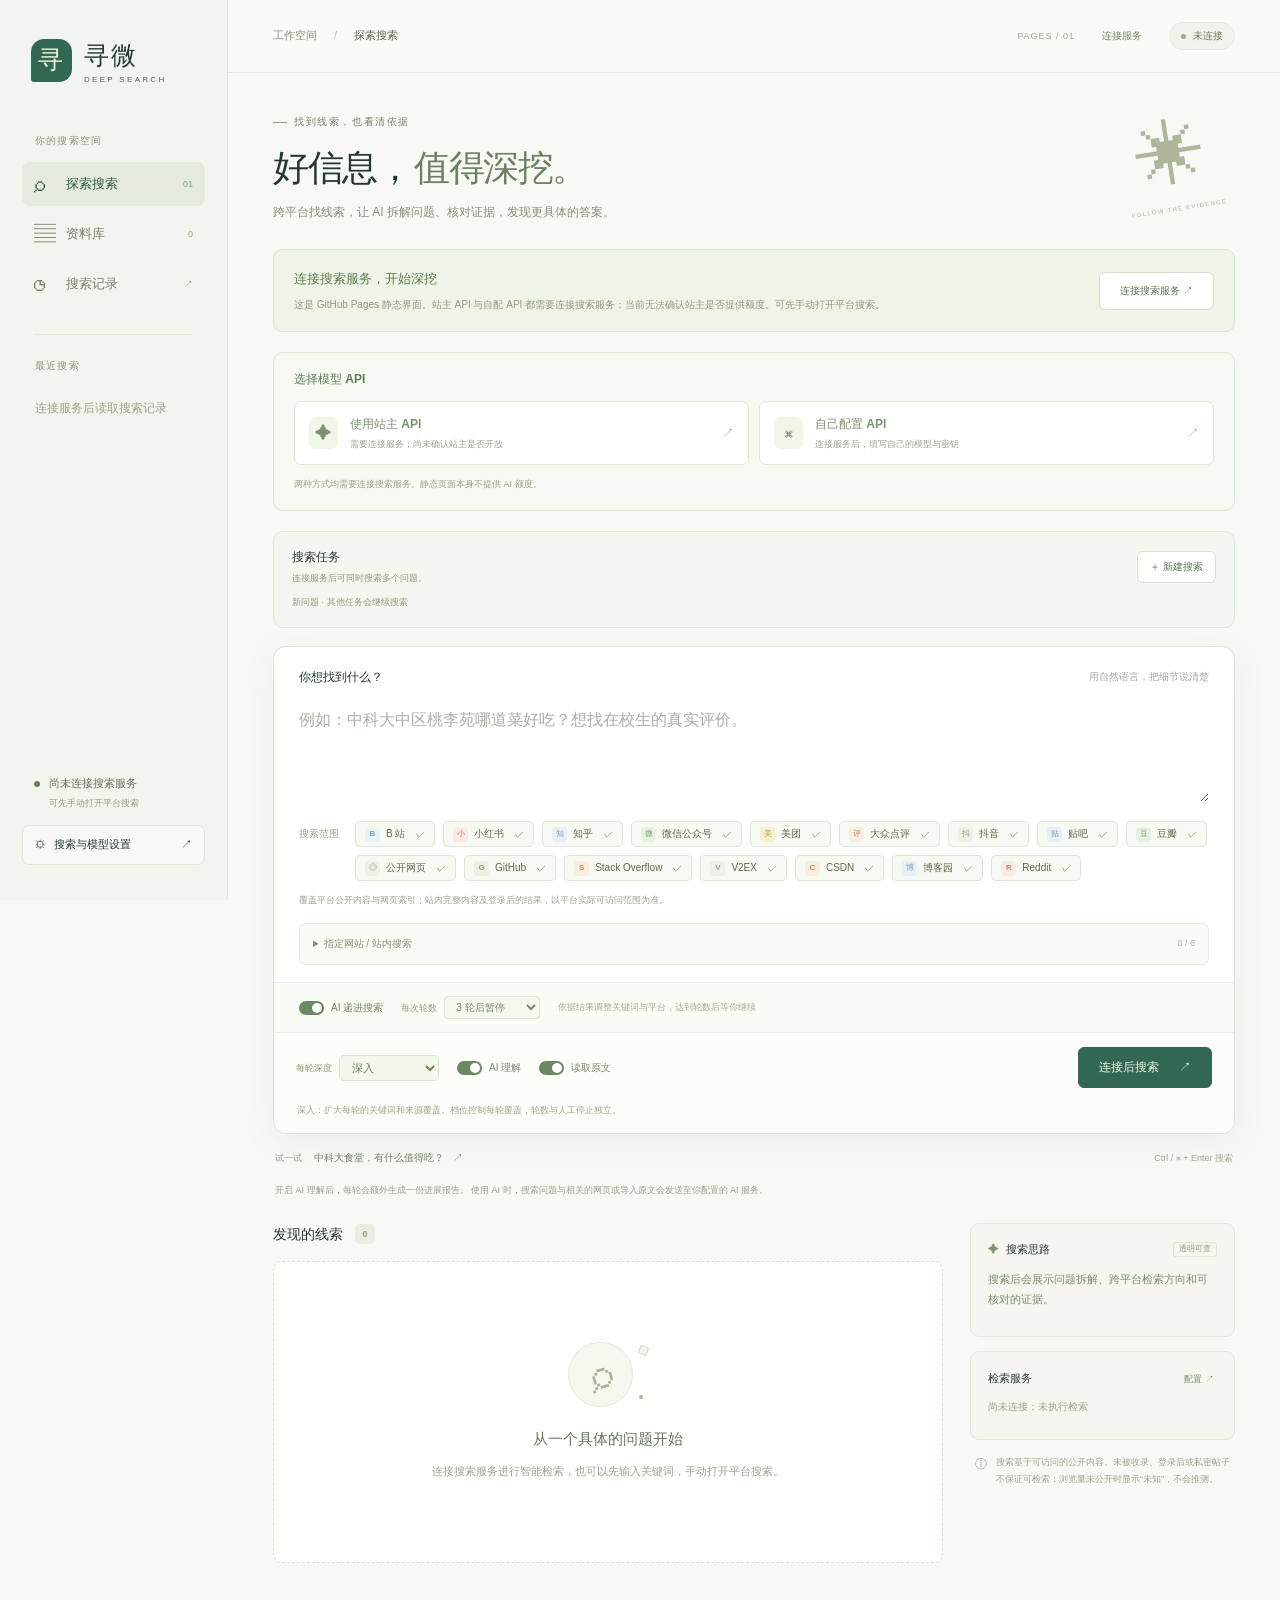
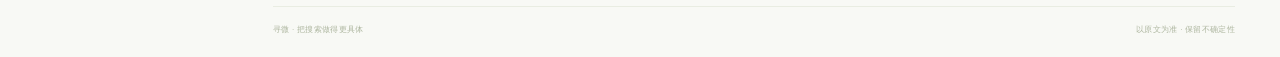
==== commit 9f0914bc: "Support configurable concurrent searches and independent tasks" ====
--- a/docs/index.html
+++ b/docs/index.html
@@ -34,6 +34,7 @@
       <div class="page-intro"><div><div class="eyebrow"><span></span> 找到线索，也看清依据</div><h1>好信息，<em>值得深挖。</em></h1><p>跨平台找线索，让 AI 拆解问题、核对证据，发现更具体的答案。</p></div><div class="intro-symbol" aria-hidden="true"><span>✳</span><small>FOLLOW THE EVIDENCE</small></div></div>
       <div id="backend-banner" class="backend-banner hidden"><div><strong>连接搜索服务，开始深挖</strong><p id="backend-banner-copy">当前是静态界面，智能搜索、AI 与资料保存由你连接的搜索服务运行。也可以先输入关键词，手动打开下方的平台搜索入口。</p></div><button id="connect-backend" type="button" class="button secondary">连接搜索服务 ↗</button></div>
       <section id="model-mode-panel" class="model-mode-panel hidden" aria-labelledby="model-mode-title"><div class="model-mode-heading"><h2 id="model-mode-title">选择模型 API</h2><span id="visitor-session-status"></span></div><div class="model-mode-options" role="group" aria-label="模型 API 使用方式"><button type="button" class="model-mode-option" data-model-mode="shared" aria-pressed="false"><span class="model-mode-symbol">✦</span><span><strong>使用站主 API</strong><small id="shared-mode-description">连接公开服务后查看站主是否开放</small></span><i aria-hidden="true">↗</i></button><button type="button" class="model-mode-option" data-model-mode="custom" aria-pressed="false"><span class="model-mode-symbol">⌘</span><span><strong>自己配置 API</strong><small id="custom-mode-description">使用自己的模型地址与密钥</small></span><i aria-hidden="true">↗</i></button></div><p id="model-mode-note" class="model-mode-note">两种方式均需要连接搜索服务。静态页面本身不提供 AI 额度。</p><div id="model-mode-feedback" class="notice hidden" role="status"></div></section>
+      <section id="task-workspace" class="task-workspace" aria-labelledby="task-workspace-title"><div class="task-workspace-heading"><div><h2 id="task-workspace-title">搜索任务</h2><p id="task-capacity-note">连接服务后可同时搜索多个问题。</p></div><button id="new-search" type="button" class="button secondary">＋ 新建搜索</button></div><div id="search-tasks" class="search-tasks" aria-label="搜索任务列表"></div><p id="selected-task-note" class="selected-task-note" role="status">新问题 · 输入条件后开始搜索</p></section>
       <form id="search-form" class="search-composer">
         <div class="composer-heading"><label for="query">你想找到什么？</label><span>用自然语言，把细节说清楚</span></div>
         <textarea id="query" name="query" rows="3" minlength="2" maxlength="500" required placeholder="例如：中科大中区桃李苑哪道菜好吃？想找在校生的真实评价。"></textarea>
@@ -58,6 +59,7 @@
           <div id="answer-summary" class="answer-summary hidden"></div>
           <div id="results" aria-live="polite"><div class="empty-state initial-empty"><div class="empty-orbit" aria-hidden="true"><span>⌕</span><i></i><b></b></div><h3>从一个具体的问题开始</h3><p>地点、关键词、时间、你在意的细节——<br>线索越具体，越容易找到真正相关的内容。</p><div class="empty-tags"><span>多路检索</span><span>语义理解</span><span>逐条证据</span></div></div></div>
           <div id="native-links-section" class="native-links-section hidden"><div class="section-heading"><h3>继续到平台内寻找</h3><span class="subtle">可在登录后的浏览器中打开</span></div><div id="native-links" class="native-links"></div></div>
+          <section id="engine-links-section" class="native-links-section engine-links-section hidden" aria-labelledby="engine-links-title"><div class="section-heading"><h3 id="engine-links-title">通过搜索引擎继续寻找</h3><span class="subtle">手动打开 · 不代表后台已检索</span></div><p class="subtle">展开引擎，按所选平台或指定网站搜索。只有选择了「公开网页」才会显示全网入口。</p><div id="engine-links" class="engine-links"></div></section>
         </section>
         <aside class="insight-column" aria-label="搜索说明">
           <section id="rounds-card" class="insight-card rounds-card hidden"><div class="card-heading"><h3>递进搜索记录</h3><span id="round-count" class="tiny-tag"></span></div><p id="round-focus" class="round-focus"></p><div id="rounds-timeline" class="rounds-timeline"></div></section>
@@ -73,7 +75,7 @@
     <footer class="page-footer"><span>寻微 · 把搜索做得更具体</span><span>以原文为准 · 保留不确定性</span></footer>
   </main>
 </div>
-<dialog id="settings-dialog" aria-labelledby="settings-title"><form id="settings-form"><div class="modal-heading"><div><div class="eyebrow">SEARCH SETTINGS</div><h2 id="settings-title">搜索与模型设置</h2></div><button type="button" class="icon-button close-modal" aria-label="关闭设置">×</button></div><p class="modal-description">接入兼容 OpenAI 格式的 AI 服务。密钥保存在所连接的搜索服务上；使用本机服务时保存在本机。留空可保留已有密钥。开启 AI 理解会将搜索问题、相关检索结果及导入原文发送至此服务。</p><div id="settings-model-control" class="settings-model-control hidden"><label for="settings-model-mode">模型 API 使用方式</label><select id="settings-model-mode"><option value="shared">使用站主 API</option><option value="custom">自己配置 API</option></select></div><div id="shared-model-info" class="notice soft hidden"></div><div id="custom-ai-settings" class="form-grid"><label class="full">API 地址<input id="base-url" type="url" placeholder="https://api.example.com/v1" required></label><label class="full">模型名称<input id="model" type="text" placeholder="deepseek-v4.1-flash" required></label><label class="full">API 密钥 <span id="ai-key-state" class="input-status"></span><input id="api-key" type="password" autocomplete="new-password" placeholder="输入新密钥，或留空保留已有配置"></label></div><details class="settings-details"><summary>网页搜索服务 <span>可选，提高搜索覆盖</span></summary><p class="subtle">可同时配置多个来源。未配置时会尝试公共检索，覆盖和稳定性取决于外部服务。</p><div class="form-grid"><label class="full">Tavily API Key <span id="tavily-key-state" class="input-status"></span><input id="tavily-key" type="password" autocomplete="new-password" placeholder="留空保留已有配置"></label><label class="full">Brave Search API Key <span id="brave-key-state" class="input-status"></span><input id="brave-key" type="password" autocomplete="new-password" placeholder="留空保留已有配置"></label><label class="full">SearXNG 地址<input id="searxng-url" type="url" placeholder="https://your-searxng.example.com"></label></div></details><details class="settings-details"><summary>清除已保存的密钥</summary><div class="clear-options"><label><input id="clear-api" type="checkbox"> AI API 密钥</label><label><input id="clear-tavily" type="checkbox"> Tavily 密钥</label><label><input id="clear-brave" type="checkbox"> Brave 密钥</label></div></details><div id="settings-feedback" class="notice hidden" role="status"></div><div class="modal-footer"><button id="test-ai" class="button secondary" type="button">保存并测试连接</button><button id="save-settings" class="button primary" type="submit">保存设置</button></div></form></dialog>
+<dialog id="settings-dialog" aria-labelledby="settings-title"><form id="settings-form"><div class="modal-heading"><div><div class="eyebrow">SEARCH SETTINGS</div><h2 id="settings-title">搜索与模型设置</h2></div><button type="button" class="icon-button close-modal" aria-label="关闭设置">×</button></div><p class="modal-description">接入兼容 OpenAI 格式的 AI 服务。密钥保存在所连接的搜索服务上；使用本机服务时保存在本机。留空可保留已有密钥。开启 AI 理解会将搜索问题、相关检索结果及导入原文发送至此服务。</p><div id="settings-model-control" class="settings-model-control hidden"><label for="settings-model-mode">模型 API 使用方式</label><select id="settings-model-mode"><option value="shared">使用站主 API</option><option value="custom">自己配置 API</option></select></div><div id="shared-model-info" class="notice soft hidden"></div><div id="custom-ai-settings" class="form-grid"><label class="full">API 地址<input id="base-url" type="url" placeholder="https://api.example.com/v1" required></label><label class="full">模型名称<input id="model" type="text" placeholder="deepseek-v4.1-flash" required></label><label class="full">API 密钥 <span id="ai-key-state" class="input-status"></span><input id="api-key" type="password" autocomplete="new-password" placeholder="输入新密钥，或留空保留已有配置"></label></div><details id="search-engine-settings" class="settings-details"><summary>网页搜索服务 <span>选择搜索引擎与 API</span></summary><p class="subtle">搜索引擎负责发现链接；内容平台决定搜索范围。免费网页检索可能因网络、验证码或访问规则受限。</p><fieldset class="engine-fieldset"><legend>本次服务使用的搜索引擎</legend><div id="search-engine-options" class="search-engine-options"></div></fieldset><p id="search-engine-hint" class="subtle"></p><div class="concurrency-setting"><label for="search-concurrency">来源检索并发数</label><input id="search-concurrency" type="number" min="1" max="12" step="1" value="4" inputmode="numeric" aria-describedby="search-concurrency-hint"><p id="search-concurrency-hint" class="subtle">每个问题同时查询的来源数，默认 4。</p></div><div class="form-grid"><label class="full">Tavily API Key <span id="tavily-key-state" class="input-status"></span><input id="tavily-key" type="password" autocomplete="new-password" placeholder="留空保留已有配置"></label><label class="full">Brave Search API Key <span id="brave-key-state" class="input-status"></span><input id="brave-key" type="password" autocomplete="new-password" placeholder="留空保留已有配置"></label><label class="full">SearXNG 地址<input id="searxng-url" type="url" placeholder="https://your-searxng.example.com"></label></div></details><details class="settings-details"><summary>清除已保存的密钥</summary><div class="clear-options"><label><input id="clear-api" type="checkbox"> AI API 密钥</label><label><input id="clear-tavily" type="checkbox"> Tavily 密钥</label><label><input id="clear-brave" type="checkbox"> Brave 密钥</label></div></details><div id="settings-feedback" class="notice hidden" role="status"></div><div class="modal-footer"><button id="test-ai" class="button secondary" type="button">保存并测试连接</button><button id="save-settings" class="button primary" type="submit">保存设置</button></div></form></dialog>
 <dialog id="import-dialog" aria-labelledby="import-title"><form id="import-form"><div class="modal-heading"><div><div class="eyebrow">LOCAL LIBRARY</div><h2 id="import-title">导入一条资料</h2></div><button type="button" class="icon-button close-modal" aria-label="关闭导入">×</button></div><p class="modal-description">粘贴你有权使用的帖子、笔记或网页正文，并附上原始链接。</p><div class="form-grid"><label class="full">标题<input id="import-title-input" type="text" required maxlength="500" placeholder="例如：桃李苑二楼午餐体验"></label><label class="full">原始链接<input id="import-url" type="url" placeholder="https://…（可选）"></label><label class="full">来源平台<select id="import-platform"><option value="web">其他网页 / 笔记</option><option value="bilibili">B 站</option><option value="xiaohongshu">小红书</option><option value="zhihu">知乎</option><option value="wechat">微信公众号</option><option value="meituan">美团</option><option value="dianping">大众点评</option><option value="douyin">抖音</option><option value="tieba">贴吧</option><option value="douban">豆瓣</option></select></label><label class="full">正文<textarea id="import-text" rows="8" required minlength="10" maxlength="150000" placeholder="粘贴原文，保留与你的问题有关的上下文…"></textarea></label></div><div id="import-feedback" class="notice hidden" role="status"></div><div class="modal-footer"><span class="subtle">内容保存在连接服务的资料库</span><button class="button primary" id="import-submit" type="submit">保存到资料库</button></div></form></dialog>
 <div id="toast" class="toast hidden" role="status"></div>
 <dialog id="backend-dialog" aria-labelledby="backend-title"><form id="backend-form">
--- a/docs/styles.css
+++ b/docs/styles.css
@@ -15,3 +15,7 @@
 .result-coverage{display:grid;gap:3px;padding:10px 12px;margin:12px 0;background:#f4f8ee;border-left:2px solid #d2dfc6;border-radius:0 4px 4px 0;font-size:10px;line-height:1.8;overflow-wrap:anywhere;color:#8b9c7d}.result-coverage strong{color:#71885f;font-size:10px;font-weight:550}.result-details-error{font-size:10px;line-height:1.8;color:#a38e6d;margin:12px 0;overflow-wrap:anywhere}@media(max-width:700px){.result-coverage,.result-coverage strong,.result-details-error{font-size:9px}}
 .backend-link{border:0;background:transparent;color:#738b63;font-size:10px;padding:5px 7px;white-space:nowrap}.backend-link:hover{text-decoration:underline}.backend-banner{display:flex;justify-content:space-between;align-items:center;gap:20px;background:#eef4e8;border:1px solid #d9e4cf;border-radius:9px;padding:17px 20px;margin-bottom:20px}.backend-banner>div{min-width:0}.backend-banner strong{font-size:13px;font-weight:550;color:#5e7b4d}.backend-banner p{font-size:10px;color:#8b9c7c;line-height:1.9;margin:5px 0 0;max-width:700px}.backend-banner .button{font-size:10px;flex-shrink:0}.backend-field-help{display:block;font-size:10px;line-height:1.8;color:#95a486;margin-top:6px}.backend-clear{display:flex;gap:6px;align-items:center;font-size:10px;color:#899b79;margin-top:15px}.backend-clear input{accent-color:var(--green)}.backend-switch-note{font-size:10px;line-height:1.9;color:#9aa58c;padding:11px 13px;background:#f2f6ec;border-radius:5px;margin-top:16px}#backend-feedback{overflow-wrap:anywhere}#backend-dialog .modal-footer{gap:16px}#backend-dialog .modal-footer .text-button{font-size:10px}#backend-dialog .form-grid input{max-width:100%}@media(max-width:700px){.backend-link{font-size:8px;padding:5px}.topbar-right{gap:4px}.backend-banner{padding:15px;align-items:flex-start;flex-direction:column;gap:11px}.backend-banner strong{font-size:12px}.backend-banner p{font-size:9px}.backend-banner .button{font-size:9px;padding:8px 12px}.backend-field-help,.backend-switch-note,.backend-clear{font-size:9px}#backend-dialog .modal-footer{align-items:flex-start;gap:10px;flex-wrap:wrap}}
 .model-mode-panel{border:1px solid #dce6d5;background:#f7faf3;border-radius:10px;padding:17px 20px;margin-bottom:20px}.model-mode-heading{display:flex;justify-content:space-between;align-items:center;gap:12px;margin-bottom:12px}.model-mode-heading h2{font-size:12px;font-weight:600;margin:0;color:#617b52}.model-mode-heading>span{font-size:9px;color:#91a082}.model-mode-options{display:grid;grid-template-columns:1fr 1fr;gap:10px}.model-mode-option{display:flex;gap:12px;align-items:center;text-align:left;padding:12px 14px;border:1px solid #e0e7d9;border-radius:7px;background:#fff;color:#7d9071;min-width:0}.model-mode-option>span:nth-child(2){min-width:0;flex:1}.model-mode-option strong{display:block;font-size:12px;font-weight:550;line-height:1.8}.model-mode-option small{display:block;font-size:9px;color:#98a68c;line-height:1.8}.model-mode-option i{font-style:normal;font-size:12px;flex-shrink:0;color:#a1b092}.model-mode-symbol{width:29px;height:32px;border-radius:7px;background:#f1f6e9;display:grid;place-items:center;font-size:17px;flex-shrink:0}.model-mode-option.selected{border-color:#a9bf99;background:#edf5e6;color:#5e7c49}.model-mode-option.selected .model-mode-symbol{background:#ddebcf}.model-mode-option:hover:not(:disabled){border-color:#aabd99}.model-mode-option:disabled{cursor:default;opacity:.6}.model-mode-note{margin:11px 0 0;color:#93a186;font-size:9px;line-height:1.85}.settings-model-control{display:flex;align-items:center;justify-content:space-between;gap:15px;padding:12px 14px;border:1px solid #dce6d3;background:#f3f8ed;border-radius:6px;margin-bottom:18px}.settings-model-control label{font-size:11px;color:#7c906c}.settings-model-control select{font-size:11px;color:#698957;border:1px solid #d8e4cc;border-radius:4px;background:#fff;padding:6px 9px}.model-mode-panel .notice{margin-bottom:0}@media(max-width:700px){.model-mode-panel{padding:14px 15px}.model-mode-heading{align-items:flex-start;gap:8px}.model-mode-heading h2{font-size:11px}.model-mode-heading>span{font-size:8px;text-align:right;max-width:150px;line-height:1.8}.model-mode-options{grid-template-columns:1fr;gap:8px}.model-mode-option{padding:11px 12px;gap:10px}.model-mode-option strong{font-size:11px}.model-mode-option small,.model-mode-note{font-size:8px}.settings-model-control{gap:8px;padding:10px}.settings-model-control label,.settings-model-control select{font-size:10px}}
+
+.engine-fieldset{border:0;padding:0;margin:18px 0 10px;min-width:0}.engine-fieldset legend{font-size:11px;color:#637a55;margin-bottom:9px}.search-engine-options{display:grid;grid-template-columns:1fr 1fr;gap:8px}.engine-option{display:flex;align-items:flex-start;gap:8px;padding:10px;border:1px solid #e1e8d9;border-radius:6px;background:#fff;cursor:pointer;min-width:0}.engine-option:has(input:checked){background:#f0f5eb;border-color:#cbdcbd}.engine-option input{accent-color:var(--green);margin:3px 0 0;flex-shrink:0}.engine-option span{min-width:0}.engine-option strong{display:block;font-size:11px;font-weight:550}.engine-option small{display:block;color:#8c9c7c;font-size:9px;line-height:1.6;margin-top:3px;overflow-wrap:anywhere}.engine-option:has(input:disabled){cursor:default;opacity:.7}.engine-links{display:grid;gap:7px}.manual-engine-group{border:1px solid #e0e7d6;border-radius:7px;background:#fbfcf8;padding:0 12px}.manual-engine-group summary{cursor:pointer;font-size:11px;padding:10px 0;color:#70845f}.manual-engine-group summary strong{font-weight:550}.manual-engine-group summary span{margin-left:12px;font-size:9px;color:#9aa88b}.manual-engine-group .native-links{padding:0 0 13px}.engine-links-section>p{margin:-5px 0 12px}.result-discovery{color:#728861}@media(max-width:450px){.search-engine-options{grid-template-columns:1fr}.engine-option{padding:9px 10px}.engine-option small{font-size:9px}.manual-engine-group .native-link{max-width:100%;overflow-wrap:anywhere}}
+
+.task-workspace{margin:0 0 18px;padding:16px 18px;border:1px solid #dfe7d7;background:#f4f7ef;border-radius:10px}.task-workspace-heading{display:flex;align-items:center;justify-content:space-between;gap:15px}.task-workspace-heading h2{font-size:12px;font-weight:550;margin:0}.task-workspace-heading p{font-size:9px;color:#8b9a7d;margin:4px 0 0}.task-workspace-heading .button{font-size:10px;padding:7px 12px;flex-shrink:0}.search-tasks{display:flex;flex-wrap:wrap;gap:8px;margin-top:12px}.search-tasks:empty{display:none}.search-task{display:flex;flex-direction:column;align-items:flex-start;gap:4px;width:calc(25% - 6px);min-width:150px;max-width:100%;padding:10px 12px;text-align:left;border:1px solid #dfe6d7;background:#fff;border-radius:7px;color:#687d5b}.search-task.selected{border-color:#96b180;background:#edf5e7;box-shadow:0 0 0 1px #96b18033}.search-task strong{font-size:11px;font-weight:550;line-height:1.6;display:-webkit-box;-webkit-line-clamp:2;-webkit-box-orient:vertical;overflow:hidden;overflow-wrap:anywhere}.task-state{font-size:9px;color:#9baa8e}.task-state.active{color:#658a52}.selected-task-note{font-size:9px;line-height:1.7;color:#8c9b7e;margin:10px 0 0;overflow-wrap:anywhere}.concurrency-setting{display:grid;grid-template-columns:1fr 74px;gap:8px;align-items:center;padding:13px 0;margin:12px 0;border-top:1px solid #e5ebde;border-bottom:1px solid #e5ebde}.concurrency-setting label{font-size:11px;color:#738663}.concurrency-setting input{width:74px;padding:6px 8px;border:1px solid #dfe7d5;border-radius:5px;background:white;color:#5e7750}.concurrency-setting p{grid-column:1/-1;margin:0;line-height:1.8}@media(max-width:700px){.task-workspace{padding:14px}.task-workspace-heading{gap:10px}.task-workspace-heading p{font-size:8px}.search-task{width:calc(50% - 4px);min-width:0;padding:9px}.search-task strong{font-size:10px}.task-workspace-heading .button{font-size:9px;padding:7px 9px}}
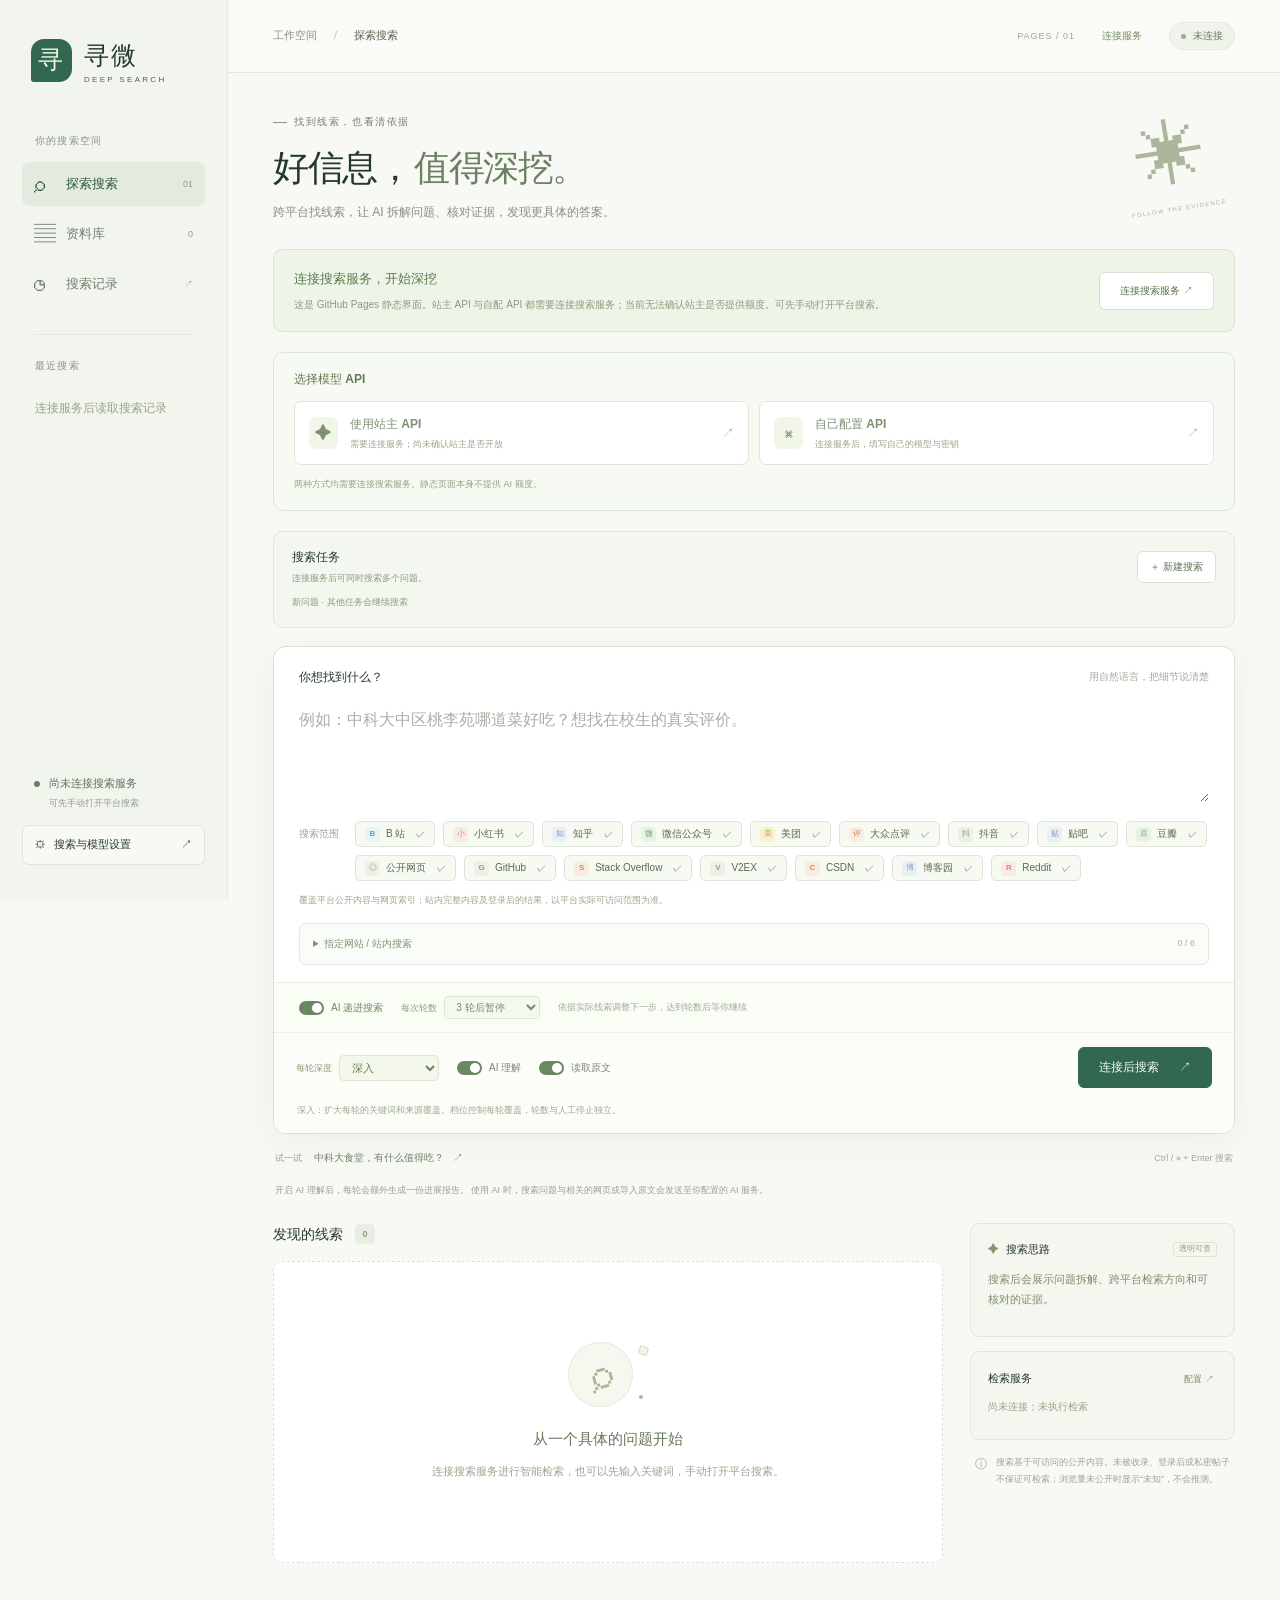
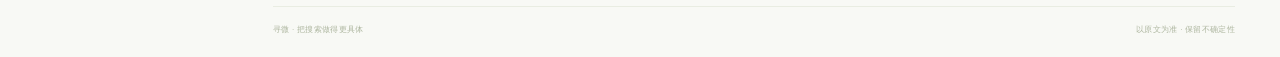
==== commit 14ff482c: "Let AI choose research tools from observed public sources" ====
--- a/docs/index.html
+++ b/docs/index.html
@@ -41,7 +41,7 @@
         <div class="platform-row"><span class="field-caption">搜索范围</span><div class="platform-options" role="group" aria-label="搜索平台"><button type="button" class="platform-chip selected" data-platform="bilibili" aria-pressed="true"><b class="platform-dot bili">B</b>B 站<span>✓</span></button><button type="button" class="platform-chip selected" data-platform="xiaohongshu" aria-pressed="true"><b class="platform-dot red">小</b>小红书<span>✓</span></button><button type="button" class="platform-chip selected" data-platform="zhihu" aria-pressed="true"><b class="platform-dot blue">知</b>知乎<span>✓</span></button><button type="button" class="platform-chip selected" data-platform="wechat" aria-pressed="true" title="通过公开网页索引检索，登录后或未收录内容不保证可检索"><b class="platform-dot green">微</b>微信公众号<span>✓</span></button><button type="button" class="platform-chip selected" data-platform="meituan" aria-pressed="true" title="通过公开网页索引检索，登录后或未收录内容不保证可检索"><b class="platform-dot gold">美</b>美团<span>✓</span></button><button type="button" class="platform-chip selected" data-platform="dianping" aria-pressed="true" title="通过公开网页索引检索，登录后或未收录内容不保证可检索"><b class="platform-dot orange">评</b>大众点评<span>✓</span></button><button type="button" class="platform-chip selected" data-platform="douyin" aria-pressed="true" title="通过公开网页索引检索，登录后或未收录内容不保证可检索"><b class="platform-dot gray">抖</b>抖音<span>✓</span></button><button type="button" class="platform-chip selected" data-platform="tieba" aria-pressed="true" title="通过公开网页索引检索，登录后或未收录内容不保证可检索"><b class="platform-dot blue">贴</b>贴吧<span>✓</span></button><button type="button" class="platform-chip selected" data-platform="douban" aria-pressed="true" title="通过公开网页索引检索，登录后或未收录内容不保证可检索"><b class="platform-dot green">豆</b>豆瓣<span>✓</span></button><button type="button" class="platform-chip selected" data-platform="web" aria-pressed="true"><b class="platform-dot gray">◎</b>公开网页<span>✓</span></button></div></div>
         <p class="platform-coverage">覆盖平台公开内容与网页索引；站内完整内容及登录后的结果，以平台实际可访问范围为准。</p>
         <details id="custom-sites-panel" class="custom-sites-panel"><summary>指定网站 / 站内搜索 <span id="custom-sites-count">0 / 6</span></summary><p class="custom-sites-description">填写域名即可检索该站的公开网页；可另外提供含 <code>{query}</code> 的 HTTPS 站内搜索模板。仅支持公开网站，不使用内网地址或你的登录会话。</p><div id="custom-sites-list"></div><div class="custom-sites-actions"><button id="add-site" type="button" class="text-button">＋ 添加网站</button><button id="save-sites" type="button" class="text-button">保存网站列表</button></div><p class="custom-sites-help">本次搜索使用当前列表；保存后可在下次打开时继续使用。</p><div id="custom-sites-feedback" class="notice hidden" role="status"></div></details>
-        <div class="adaptive-options"><label class="switch-label"><input id="adaptive-search" type="checkbox" checked><span class="switch"></span>AI 递进搜索</label><label class="round-budget-label">每次轮数<select id="max-rounds" aria-label="递进搜索轮数预算"><option value="3">3 轮后暂停</option><option value="6">6 轮后暂停</option><option value="12">12 轮后暂停</option><option value="0">直到手动停止</option></select></label><span id="adaptive-hint">依据结果调整关键词与平台，逐轮深入</span></div>
+        <div class="adaptive-options"><label class="switch-label"><input id="adaptive-search" type="checkbox" checked><span class="switch"></span>AI 递进搜索</label><label class="round-budget-label">每次轮数<select id="max-rounds" aria-label="递进搜索轮数预算"><option value="3">3 轮后暂停</option><option value="6">6 轮后暂停</option><option value="12">12 轮后暂停</option><option value="0">直到手动停止</option></select></label><span id="adaptive-hint">AI 决定搜索工具与执行顺序，逐轮深入</span></div>
         <div class="composer-footer"><div class="search-controls"><label class="depth-control" for="search-depth"><span>每轮深度</span><select id="search-depth" aria-describedby="depth-description"><option value="quick">快速</option><option value="deep" selected>深入</option><option value="research">穷尽线索</option></select></label><label class="switch-label"><input id="use-ai" type="checkbox" checked><span class="switch"></span>AI 理解</label><label class="switch-label optional-control"><input id="fetch-pages" type="checkbox" checked><span class="switch"></span>读取原文</label></div><div class="search-actions"><button id="stop-search" type="button" class="button stop-button hidden">停止搜索</button><button id="search-button" type="submit" class="button primary"><span>开始搜索</span><span aria-hidden="true">↗</span></button></div></div>
         <p id="depth-description" class="depth-description">深入：扩大每轮的关键词和来源覆盖。档位控制每轮覆盖，轮数与人工停止独立。</p>
       </form>
@@ -62,8 +62,9 @@
           <section id="engine-links-section" class="native-links-section engine-links-section hidden" aria-labelledby="engine-links-title"><div class="section-heading"><h3 id="engine-links-title">通过搜索引擎继续寻找</h3><span class="subtle">手动打开 · 不代表后台已检索</span></div><p class="subtle">展开引擎，按所选平台或指定网站搜索。只有选择了「公开网页」才会显示全网入口。</p><div id="engine-links" class="engine-links"></div></section>
         </section>
         <aside class="insight-column" aria-label="搜索说明">
-          <section id="rounds-card" class="insight-card rounds-card hidden"><div class="card-heading"><h3>递进搜索记录</h3><span id="round-count" class="tiny-tag"></span></div><p id="round-focus" class="round-focus"></p><div id="rounds-timeline" class="rounds-timeline"></div></section>
-          <section class="insight-card plan-card"><div class="card-heading"><h3><span aria-hidden="true">✦</span> 搜索思路</h3><span class="tiny-tag">透明可查</span></div><div id="search-plan"><p class="insight-lead">先理解，再寻找。</p><ol class="process-list"><li><span>01</span><div><strong>拆解你的问题</strong><p>提取关键条件，扩展相关表达</p></div></li><li><span>02</span><div><strong>跨平台找线索</strong><p>结合网页索引与平台公开内容</p></div></li><li><span>03</span><div><strong>让证据说话</strong><p>区分真实匹配与待确认信息</p></div></li></ol></div></section>
+          <section id="rounds-card" class="insight-card rounds-card hidden"><div class="card-heading"><h3>AI 动作与逐轮记录</h3><span id="round-count" class="tiny-tag"></span></div><p id="round-focus" class="round-focus"></p><div id="rounds-timeline" class="rounds-timeline"></div></section>
+          <section id="navigation-card" class="insight-card navigation-card hidden"><details id="navigation-details"><summary class="card-heading"><h3>发现的导航入口</h3><span id="navigation-count" class="tiny-tag"></span></summary><p class="navigation-disclaimer">用于决定下一步访问，尚未核验，不计为答案。读取入口不代表已观看视频或取得全部内容。</p><div id="navigation-leads" class="navigation-leads"></div></details></section>
+          <section class="insight-card plan-card"><div class="card-heading"><h3><span aria-hidden="true">✦</span> 搜索思路</h3><span class="tiny-tag">透明可查</span></div><div id="search-plan"><p class="insight-lead">先理解，再寻找。</p><ol class="process-list"><li><span>01</span><div><strong>拆解你的问题</strong><p>明确条件，选择下一步工具</p></div></li><li><span>02</span><div><strong>跟随真实入口</strong><p>找网站、站内检索、寻找视频并读取可访问内容</p></div></li><li><span>03</span><div><strong>让证据说话</strong><p>区分真实匹配与待确认信息</p></div></li></ol></div></section>
           <section class="insight-card"><div class="card-heading"><h3>检索服务</h3><button class="text-button small" id="provider-settings" type="button">配置 ↗</button></div><div id="provider-status"><div class="provider-row"><span>公共网页检索</span><span class="provider-state neutral">待搜索</span></div><div class="provider-row"><span>本地资料库</span><span class="provider-state good">可导入</span></div></div></section>
           <div class="honest-note"><span aria-hidden="true">ⓘ</span><p>搜索基于可访问的公开内容。未被收录、登录后或私密帖子不保证可检索；浏览量未公开时显示“未知”，不会推测。</p></div>
           <div id="search-warnings" class="warning-list"></div>
--- a/docs/styles.css
+++ b/docs/styles.css
@@ -19,3 +19,5 @@
 .engine-fieldset{border:0;padding:0;margin:18px 0 10px;min-width:0}.engine-fieldset legend{font-size:11px;color:#637a55;margin-bottom:9px}.search-engine-options{display:grid;grid-template-columns:1fr 1fr;gap:8px}.engine-option{display:flex;align-items:flex-start;gap:8px;padding:10px;border:1px solid #e1e8d9;border-radius:6px;background:#fff;cursor:pointer;min-width:0}.engine-option:has(input:checked){background:#f0f5eb;border-color:#cbdcbd}.engine-option input{accent-color:var(--green);margin:3px 0 0;flex-shrink:0}.engine-option span{min-width:0}.engine-option strong{display:block;font-size:11px;font-weight:550}.engine-option small{display:block;color:#8c9c7c;font-size:9px;line-height:1.6;margin-top:3px;overflow-wrap:anywhere}.engine-option:has(input:disabled){cursor:default;opacity:.7}.engine-links{display:grid;gap:7px}.manual-engine-group{border:1px solid #e0e7d6;border-radius:7px;background:#fbfcf8;padding:0 12px}.manual-engine-group summary{cursor:pointer;font-size:11px;padding:10px 0;color:#70845f}.manual-engine-group summary strong{font-weight:550}.manual-engine-group summary span{margin-left:12px;font-size:9px;color:#9aa88b}.manual-engine-group .native-links{padding:0 0 13px}.engine-links-section>p{margin:-5px 0 12px}.result-discovery{color:#728861}@media(max-width:450px){.search-engine-options{grid-template-columns:1fr}.engine-option{padding:9px 10px}.engine-option small{font-size:9px}.manual-engine-group .native-link{max-width:100%;overflow-wrap:anywhere}}
 
 .task-workspace{margin:0 0 18px;padding:16px 18px;border:1px solid #dfe7d7;background:#f4f7ef;border-radius:10px}.task-workspace-heading{display:flex;align-items:center;justify-content:space-between;gap:15px}.task-workspace-heading h2{font-size:12px;font-weight:550;margin:0}.task-workspace-heading p{font-size:9px;color:#8b9a7d;margin:4px 0 0}.task-workspace-heading .button{font-size:10px;padding:7px 12px;flex-shrink:0}.search-tasks{display:flex;flex-wrap:wrap;gap:8px;margin-top:12px}.search-tasks:empty{display:none}.search-task{display:flex;flex-direction:column;align-items:flex-start;gap:4px;width:calc(25% - 6px);min-width:150px;max-width:100%;padding:10px 12px;text-align:left;border:1px solid #dfe6d7;background:#fff;border-radius:7px;color:#687d5b}.search-task.selected{border-color:#96b180;background:#edf5e7;box-shadow:0 0 0 1px #96b18033}.search-task strong{font-size:11px;font-weight:550;line-height:1.6;display:-webkit-box;-webkit-line-clamp:2;-webkit-box-orient:vertical;overflow:hidden;overflow-wrap:anywhere}.task-state{font-size:9px;color:#9baa8e}.task-state.active{color:#658a52}.selected-task-note{font-size:9px;line-height:1.7;color:#8c9b7e;margin:10px 0 0;overflow-wrap:anywhere}.concurrency-setting{display:grid;grid-template-columns:1fr 74px;gap:8px;align-items:center;padding:13px 0;margin:12px 0;border-top:1px solid #e5ebde;border-bottom:1px solid #e5ebde}.concurrency-setting label{font-size:11px;color:#738663}.concurrency-setting input{width:74px;padding:6px 8px;border:1px solid #dfe7d5;border-radius:5px;background:white;color:#5e7750}.concurrency-setting p{grid-column:1/-1;margin:0;line-height:1.8}@media(max-width:700px){.task-workspace{padding:14px}.task-workspace-heading{gap:10px}.task-workspace-heading p{font-size:8px}.search-task{width:calc(50% - 4px);min-width:0;padding:9px}.search-task strong{font-size:10px}.task-workspace-heading .button{font-size:9px;padding:7px 9px}}
+
+.round-planner{display:inline-block;font-size:8px;padding:3px 6px;border-radius:4px;background:#e5efdc;color:#698854;margin-top:8px}.round-planner.fallback{background:#f2eee2;color:#a08d61}.round-decision{border-left:2px solid #becfab;padding:7px 9px;margin:9px 0;background:#f6f9f1}.round-decision strong{font-size:9px;color:#6c875a;font-weight:550}.round-decision p{font-size:9px;line-height:1.8;color:#8a9b78;margin:4px 0 0;white-space:pre-wrap;overflow-wrap:anywhere}.round-queries li.agent-action{border:1px solid #dfe8d5;border-radius:6px;background:#fafcf7;padding:10px;margin-top:4px}.action-heading{display:flex;align-items:flex-start;justify-content:space-between;gap:8px}.action-heading strong{font-size:10px;font-weight:550;color:#6f8a5a}.action-state{font-size:8px;white-space:nowrap;color:#94a580;background:#eff4e8;border-radius:3px;padding:0 4px}.agent-action[data-status=running] .action-state{color:#587d44;background:#e7f1dc}.agent-action[data-status=error] .action-state,.agent-action[data-status=failed] .action-state,.agent-action[data-status=blocked] .action-state{color:#ad845d;background:#f7edde}.agent-action p{margin:5px 0 0;font-size:9px;line-height:1.8;overflow-wrap:anywhere}.action-query{color:#758d63}.action-purpose{color:#93a280}.action-target{display:block;font-size:9px;line-height:1.8;margin-top:6px;color:#658753;overflow-wrap:anywhere}.action-target:hover{text-decoration:underline}.action-counts{color:#92a17f}.action-error{padding:7px 9px;border-radius:4px;background:#fbf2e4;color:#a7895f;font-size:9px;line-height:1.8;overflow-wrap:anywhere}.action-coverage{color:#97a587}.navigation-card{background:#faf9f3}.navigation-card>details>summary{cursor:pointer;list-style:none}.navigation-card>details>summary::-webkit-details-marker{display:none}.navigation-card h3:before{content:'›';display:inline-block;margin-right:7px;color:#a4b293}.navigation-card>details[open]>summary h3:before{transform:rotate(90deg)}.navigation-disclaimer{font-size:9px;color:#a19575;line-height:1.9;margin:11px 0}.navigation-leads{max-height:480px;overflow:auto;scrollbar-width:thin;scrollbar-color:#dbdfce transparent}.navigation-lead{padding:11px 0;border-top:1px solid #e9e8dc}.navigation-lead-heading{display:flex;justify-content:space-between;gap:8px;font-size:8px;color:#9da58d}.navigation-unverified{color:#a89469}.navigation-lead h4{font-size:11px;font-weight:550;line-height:1.7;margin:6px 0;color:#7b8c66;overflow-wrap:anywhere}.navigation-lead h4 a:hover{text-decoration:underline}.navigation-snippet,.navigation-purpose,.navigation-coverage{font-size:9px;line-height:1.8;color:#94a080;margin:6px 0;white-space:pre-wrap;overflow-wrap:anywhere}.navigation-meta{font-size:8px;line-height:1.8;color:#a3ac94;margin:7px 0 0;overflow-wrap:anywhere}.navigation-child-links{font-size:9px;color:#8b9d76;margin-top:7px;overflow-wrap:anywhere}.navigation-child-links summary{cursor:pointer}.navigation-child-links ul{padding-left:15px;line-height:1.9}.navigation-child-links a:hover{text-decoration:underline}@media(max-width:950px){.navigation-card{grid-column:1/-1}}@media(max-width:700px){.navigation-card{grid-column:auto}.navigation-leads{max-height:420px}.round-queries li.agent-action{padding:10px}.action-heading strong{font-size:10px}}
